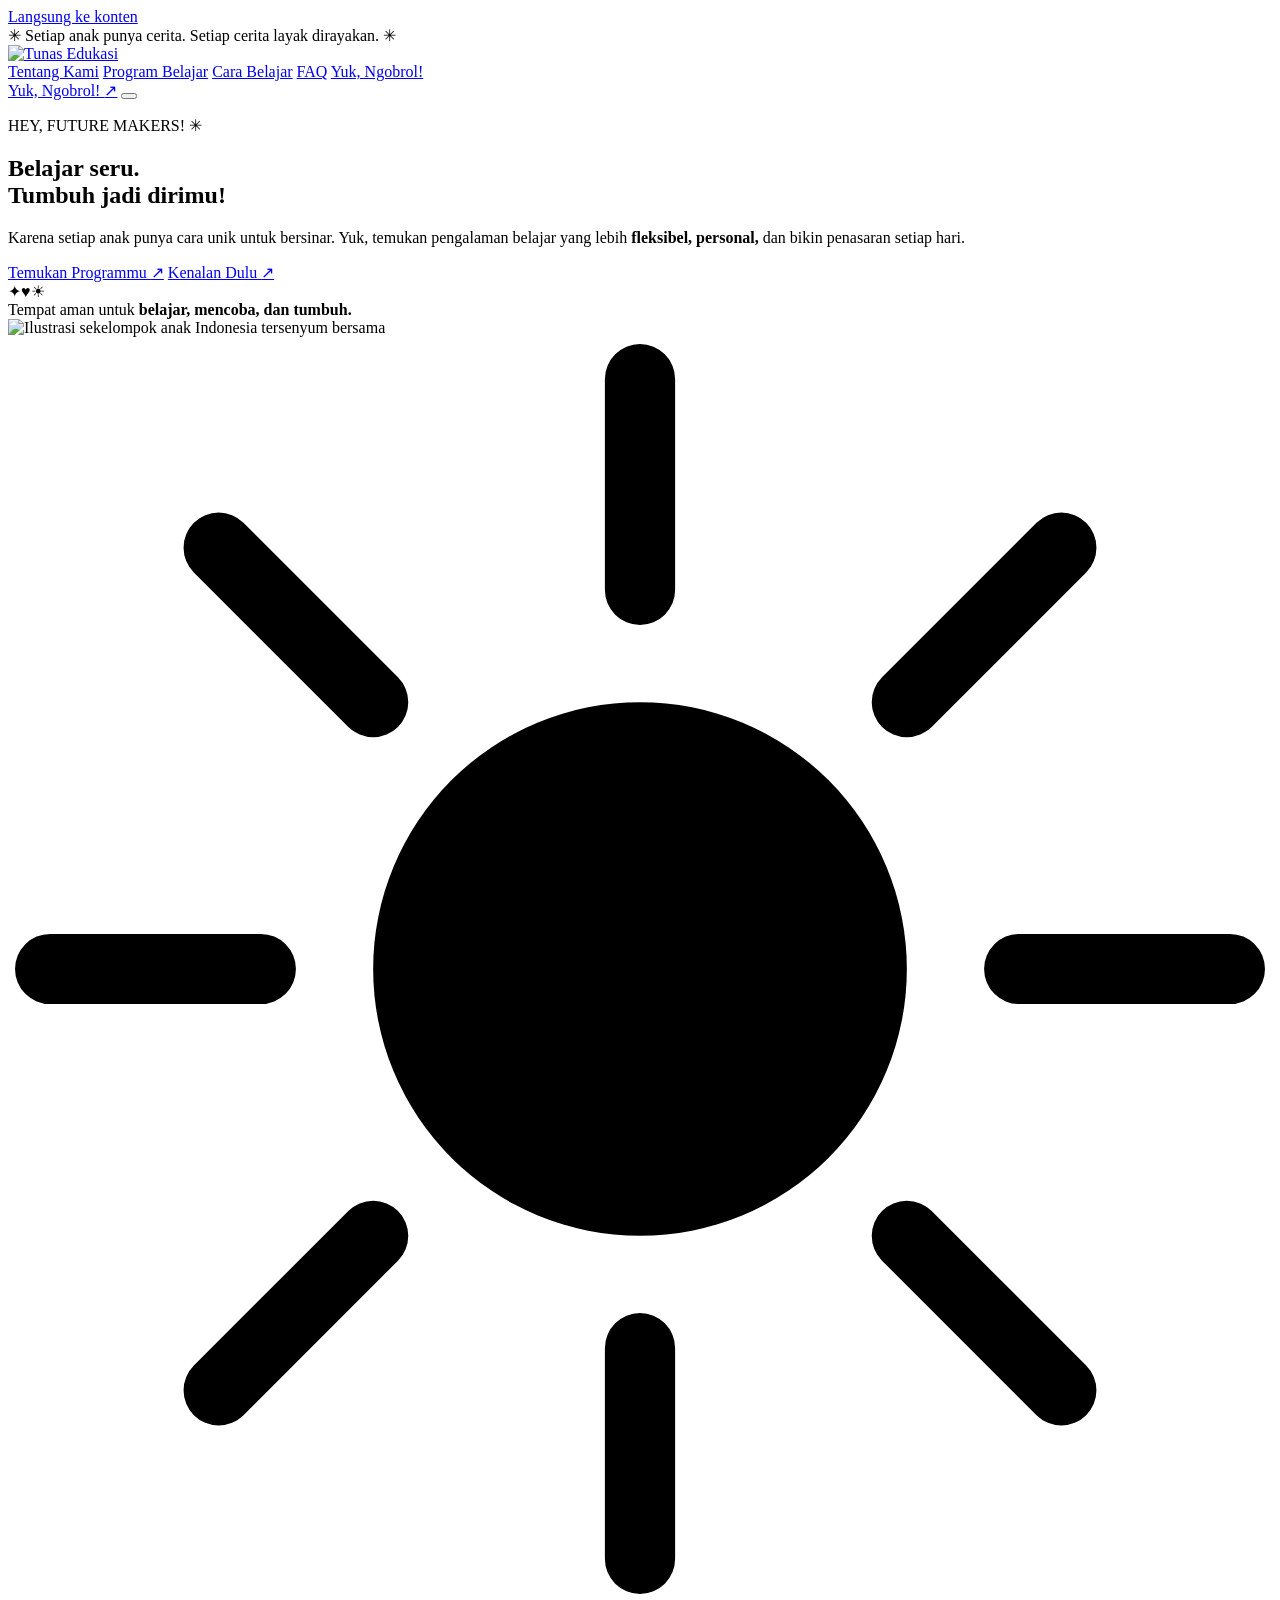
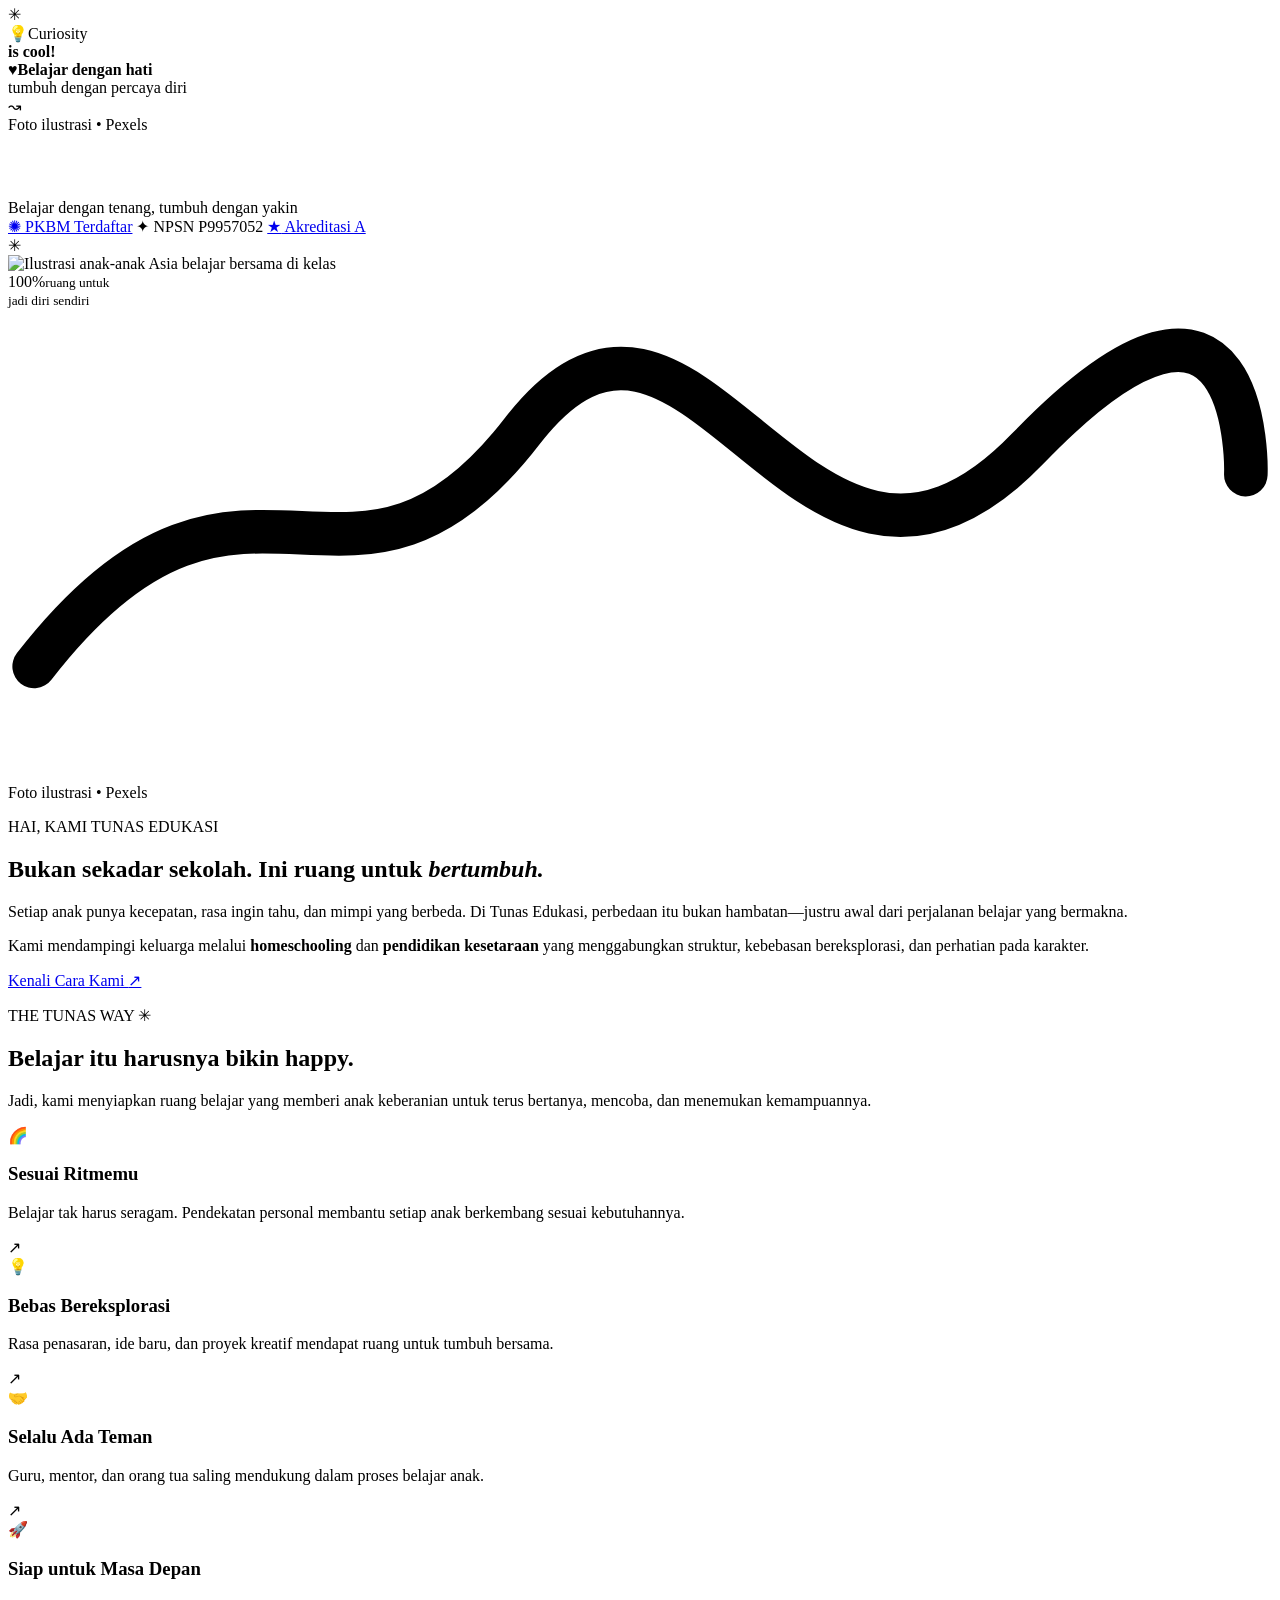
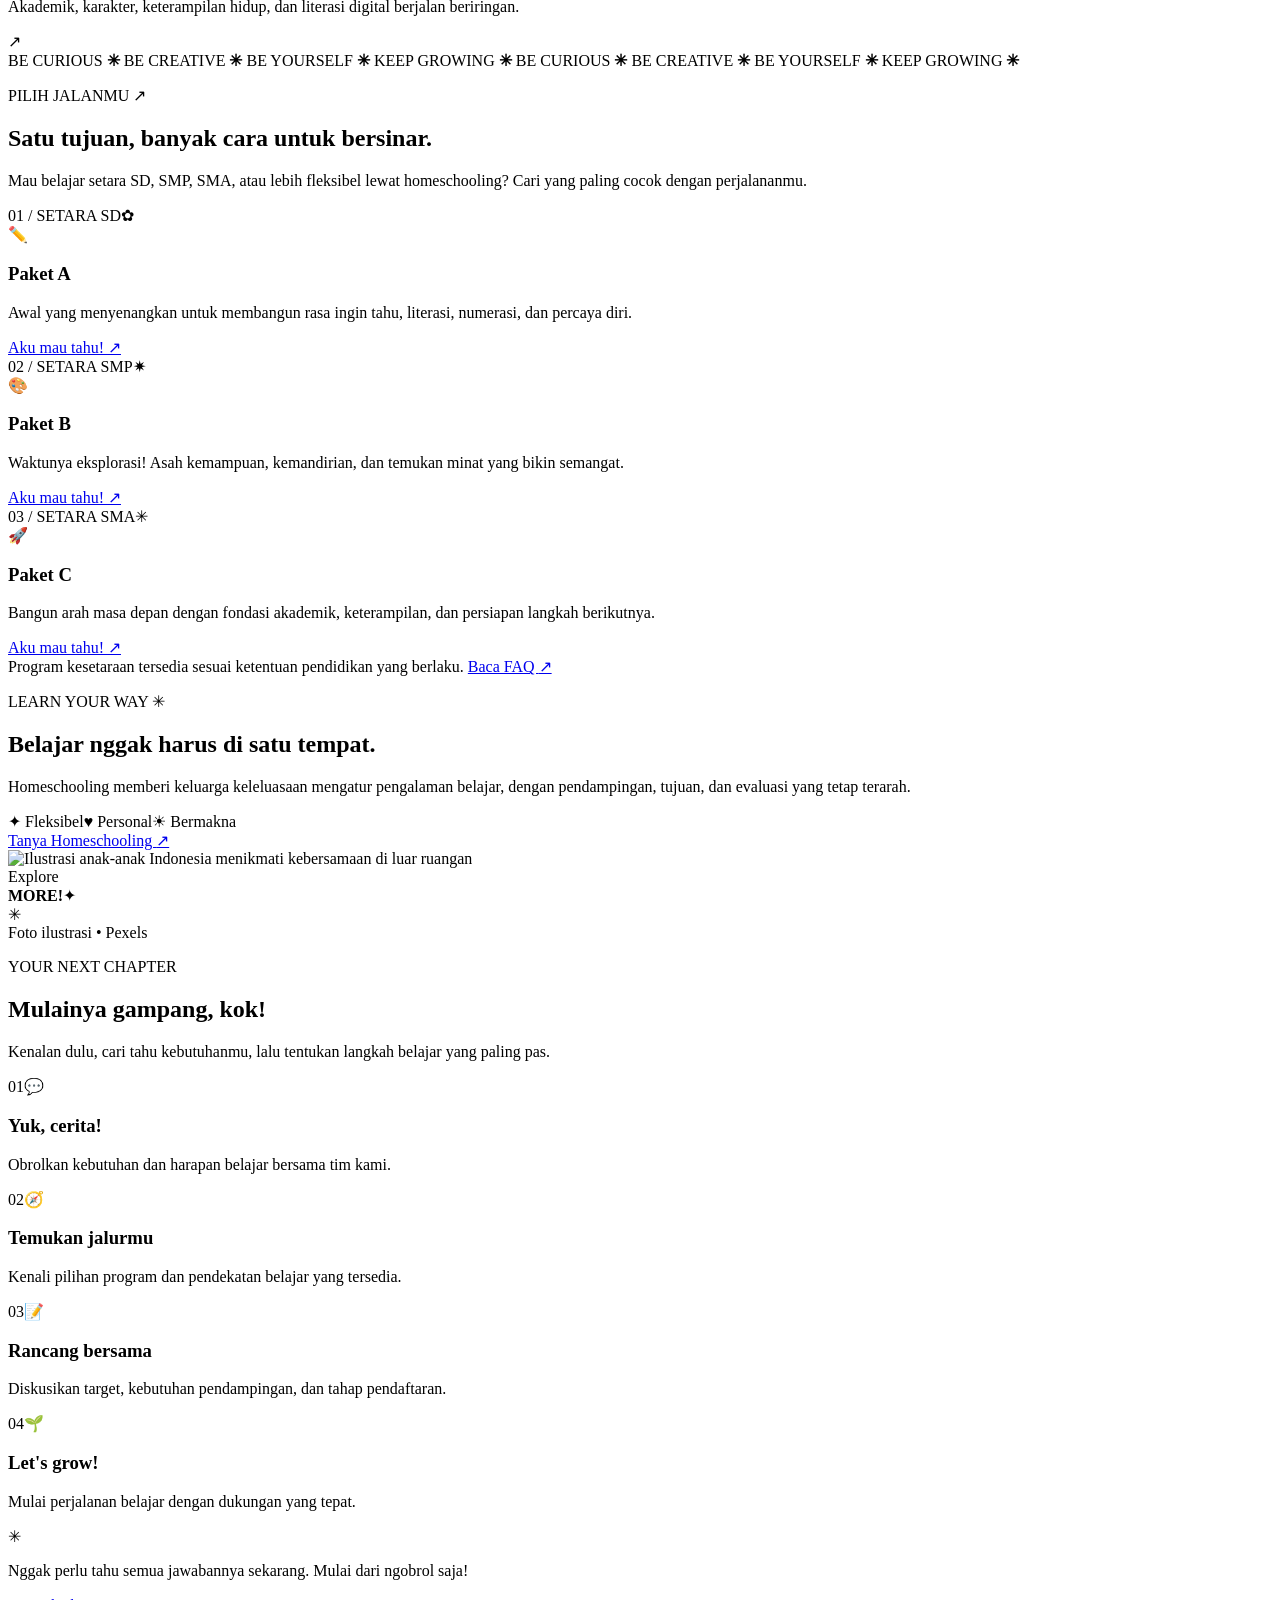
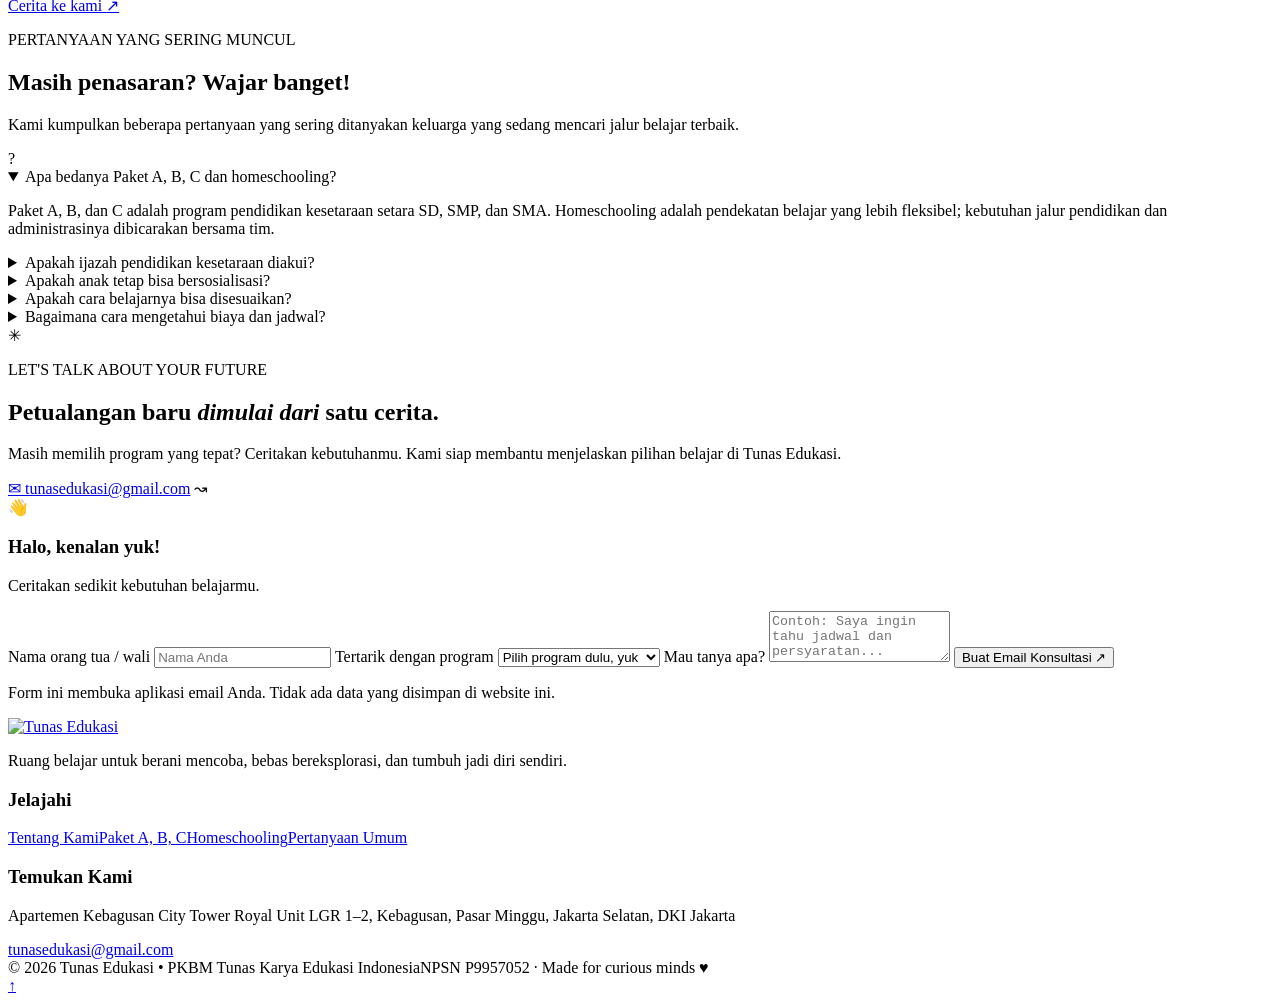
==== index.html @ 7ca3f5e3 "feat: build joyful Tunas Edukasi home page with programs and enrollment inquiry" ====
<!doctype html>
<html lang="id">
<head>
  <meta charset="utf-8">
  <meta name="viewport" content="width=device-width, initial-scale=1">
  <meta name="theme-color" content="#0072b2">
  <meta name="description" content="Tunas Edukasi adalah PKBM berakreditasi A dengan program Homeschooling dan Pendidikan Kesetaraan Paket A, B, C. Belajar fleksibel, personal, kreatif, dan penuh makna.">
  <meta name="robots" content="index, follow, max-image-preview:large">
  <link rel="canonical" href="https://tunasedukasi.sch.id/">
  <link rel="icon" href="assets/favicon.svg" type="image/svg+xml">
  <link rel="preconnect" href="https://fonts.googleapis.com">
  <link rel="preconnect" href="https://fonts.gstatic.com" crossorigin>
  <link rel="preconnect" href="https://images.pexels.com">
  <link href="https://fonts.googleapis.com/css2?family=DM+Sans:wght@400;500;600;700;800&family=Nunito:wght@400;500;600;700;800;900&display=swap" rel="stylesheet">
  <link rel="stylesheet" href="assets/styles.css">
  <meta property="og:type" content="website">
  <meta property="og:locale" content="id_ID">
  <meta property="og:title" content="Tunas Edukasi — Belajar Seru, Tumbuh Jadi Dirimu">
  <meta property="og:description" content="Temukan ruang belajar yang sesuai ritmemu. Homeschooling dan pendidikan kesetaraan Paket A, B, C.">
  <meta property="og:url" content="https://tunasedukasi.sch.id/">
  <title>Tunas Edukasi — Belajar Seru, Tumbuh Jadi Dirimu</title>
  <script type="application/ld+json">
  {"@context":"https://schema.org","@type":"EducationalOrganization","name":"PKBM Tunas Karya Edukasi Indonesia","alternateName":"Tunas Edukasi","url":"https://tunasedukasi.sch.id/","email":"tunasedukasi@gmail.com","identifier":{"@type":"PropertyValue","propertyID":"NPSN","value":"P9957052"},"address":{"@type":"PostalAddress","streetAddress":"Apartemen Kebagusan City Tower Royal Unit LGR 1-2","addressLocality":"Kebagusan, Pasar Minggu, Jakarta Selatan","addressRegion":"DKI Jakarta","addressCountry":"ID"},"hasOfferCatalog":{"@type":"OfferCatalog","name":"Program Pendidikan","itemListElement":[{"@type":"OfferCatalog","name":"Pendidikan Kesetaraan Paket A"},{"@type":"OfferCatalog","name":"Pendidikan Kesetaraan Paket B"},{"@type":"OfferCatalog","name":"Pendidikan Kesetaraan Paket C"},{"@type":"OfferCatalog","name":"Homeschooling"}]}}
  </script>
</head>
<body>
<a class="skip-link" href="#konten">Langsung ke konten</a>
<div class="announcement"><span class="announcement-star" aria-hidden="true">✳</span> Setiap anak punya cerita. Setiap cerita layak dirayakan. <span class="announcement-star" aria-hidden="true">✳</span></div>
<header class="site-header" id="atas">
  <div class="container nav-shell">
    <a href="#atas" class="brand" aria-label="Tunas Edukasi, kembali ke beranda">
      <img src="assets/logo.svg" width="218" height="54" alt="Tunas Edukasi">
    </a>
    <nav class="main-nav" id="main-nav" aria-label="Navigasi utama">
      <a href="#tentang">Tentang Kami</a>
      <a href="#program">Program Belajar</a>
      <a href="#pengalaman">Cara Belajar</a>
      <a href="#faq">FAQ</a>
      <a class="nav-contact mobile-only" href="#konsultasi">Yuk, Ngobrol!</a>
    </nav>
    <a class="button button-small button-primary nav-cta" href="#konsultasi">Yuk, Ngobrol! <span aria-hidden="true">↗</span></a>
    <button class="menu-toggle" id="menu-toggle" type="button" aria-label="Buka menu" aria-controls="main-nav" aria-expanded="false">
      <span></span><span></span><span></span>
    </button>
  </div>
</header>

<main id="konten">
  <section class="hero">
    <div class="hero-bubble hero-bubble-one" aria-hidden="true"></div>
    <div class="hero-bubble hero-bubble-two" aria-hidden="true"></div>
    <div class="container hero-grid">
      <div class="hero-copy">
        <p class="eyebrow"><span class="eyebrow-dot"></span> HEY, FUTURE MAKERS! <span class="scribble-star" aria-hidden="true">✳</span></p>
        <h1>Belajar seru.<br>Tumbuh jadi <span class="marker marker-berry">dirimu!</span></h1>
        <p class="hero-description">Karena setiap anak punya cara unik untuk bersinar. Yuk, temukan pengalaman belajar yang lebih <strong>fleksibel, personal,</strong> dan bikin penasaran setiap hari.</p>
        <div class="hero-actions">
          <a href="#program" class="button button-primary button-lg">Temukan Programmu <span class="button-arrow" aria-hidden="true">↗</span></a>
          <a href="#tentang" class="text-link">Kenalan Dulu <span aria-hidden="true">↗</span></a>
        </div>
        <div class="hero-trust">
          <div class="trust-icons" aria-hidden="true"><span>✦</span><span>♥</span><span>☀</span></div>
          <span>Tempat aman untuk <strong>belajar, mencoba, dan tumbuh.</strong></span>
        </div>
      </div>
      <div class="hero-art" aria-label="Ilustrasi semangat belajar anak-anak">
        <div class="hero-blob"></div>
        <div class="hero-image-wrap">
          <img class="hero-image" src="https://images.pexels.com/photos/5849168/pexels-photo-5849168.jpeg?auto=compress&amp;cs=tinysrgb&amp;w=1200" alt="Ilustrasi sekelompok anak Indonesia tersenyum bersama" fetchpriority="high" decoding="async">
        </div>
        <div class="orbit orbit-sun" aria-hidden="true"><svg viewBox="0 0 90 90"><path d="M45 3v15M45 72v15M3 45h15M72 45h15M15 15l11 11M64 64l11 11M75 15 64 26M26 64 15 75" fill="none" stroke="currentColor" stroke-width="5" stroke-linecap="round"/><circle cx="45" cy="45" r="19" fill="currentColor"/></svg></div>
        <div class="orbit orbit-star" aria-hidden="true">✳</div>
        <div class="float-note float-note-top"><span class="float-icon" aria-hidden="true">💡</span><span>Curiosity<br><strong>is cool!</strong></span></div>
        <div class="float-note float-note-bottom"><span class="float-heart" aria-hidden="true">♥</span><span><strong>Belajar dengan hati</strong><br>tumbuh dengan percaya diri</span></div>
        <div class="doodle-arrow" aria-hidden="true">↝</div>
        <span class="photo-credit">Foto ilustrasi • Pexels</span>
      </div>
    </div>
    <div class="hero-wave" aria-hidden="true"><svg viewBox="0 0 1440 70" preserveAspectRatio="none"><path d="M0,22 C280,85 630,-18 890,28 C1160,75 1325,7 1440,30 L1440,70 L0,70 Z" fill="#fff"/></svg></div>
  </section>

  <div class="trust-band">
    <div class="container trust-band-inner">
      <span class="trust-band-kicker">Belajar dengan tenang, tumbuh dengan yakin</span>
      <div class="trust-band-items">
        <a href="https://referensi.data.kemendikdasmen.go.id/pendidikan/npsn/P9957052" target="_blank" rel="noopener noreferrer"><span aria-hidden="true">✺</span> PKBM Terdaftar</a>
        <span class="trust-separator" aria-hidden="true"></span>
        <span><span aria-hidden="true">✦</span> NPSN P9957052</span>
        <span class="trust-separator" aria-hidden="true"></span>
        <a href="https://referensi.data.kemendikdasmen.go.id/pendidikan/npsn/P9957052" target="_blank" rel="noopener noreferrer"><span aria-hidden="true">★</span> Akreditasi A</a>
      </div>
    </div>
  </div>

  <section class="about section" id="tentang">
    <div class="container about-grid">
      <div class="about-visual reveal">
        <div class="about-sunburst" aria-hidden="true">✳</div>
        <div class="about-photo">
          <img src="https://images.pexels.com/photos/10638095/pexels-photo-10638095.jpeg?auto=compress&amp;cs=tinysrgb&amp;w=1000" loading="lazy" decoding="async" alt="Ilustrasi anak-anak Asia belajar bersama di kelas">
        </div>
        <div class="about-sticker"><span>100%</span><small>ruang untuk<br>jadi diri sendiri</small></div>
        <div class="about-squiggle" aria-hidden="true"><svg viewBox="0 0 145 54"><path d="M3 41C27 10 39 40 59 14S91 43 117 16s25 3 25 3" stroke="currentColor" stroke-width="5" stroke-linecap="round" fill="none"/></svg></div>
        <span class="image-caption">Foto ilustrasi • Pexels</span>
      </div>
      <div class="about-copy reveal">
        <p class="section-kicker"><span class="kicker-line"></span> HAI, KAMI TUNAS EDUKASI</p>
        <h2>Bukan sekadar sekolah. Ini ruang untuk <em>bertumbuh.</em></h2>
        <p>Setiap anak punya kecepatan, rasa ingin tahu, dan mimpi yang berbeda. Di Tunas Edukasi, perbedaan itu bukan hambatan—justru awal dari perjalanan belajar yang bermakna.</p>
        <p>Kami mendampingi keluarga melalui <strong>homeschooling</strong> dan <strong>pendidikan kesetaraan</strong> yang menggabungkan struktur, kebebasan bereksplorasi, dan perhatian pada karakter.</p>
        <a href="#nilai" class="button button-outline">Kenali Cara Kami <span aria-hidden="true">↗</span></a>
      </div>
    </div>
  </section>

  <section class="values section" id="nilai">
    <div class="container">
      <div class="section-heading center reveal">
        <p class="section-kicker centered">THE TUNAS WAY <span aria-hidden="true">✳</span></p>
        <h2>Belajar itu harusnya <span class="marker marker-yellow">bikin happy.</span></h2>
        <p>Jadi, kami menyiapkan ruang belajar yang memberi anak keberanian untuk terus bertanya, mencoba, dan menemukan kemampuannya.</p>
      </div>
      <div class="value-grid">
        <article class="value-card value-blue reveal">
          <div class="value-icon" aria-hidden="true">🌈</div>
          <h3>Sesuai Ritmemu</h3>
          <p>Belajar tak harus seragam. Pendekatan personal membantu setiap anak berkembang sesuai kebutuhannya.</p>
          <span class="value-corner" aria-hidden="true">↗</span>
        </article>
        <article class="value-card value-purple reveal">
          <div class="value-icon" aria-hidden="true">💡</div>
          <h3>Bebas Bereksplorasi</h3>
          <p>Rasa penasaran, ide baru, dan proyek kreatif mendapat ruang untuk tumbuh bersama.</p>
          <span class="value-corner" aria-hidden="true">↗</span>
        </article>
        <article class="value-card value-yellow reveal">
          <div class="value-icon" aria-hidden="true">🤝</div>
          <h3>Selalu Ada Teman</h3>
          <p>Guru, mentor, dan orang tua saling mendukung dalam proses belajar anak.</p>
          <span class="value-corner" aria-hidden="true">↗</span>
        </article>
        <article class="value-card value-mint reveal">
          <div class="value-icon" aria-hidden="true">🚀</div>
          <h3>Siap untuk Masa Depan</h3>
          <p>Akademik, karakter, keterampilan hidup, dan literasi digital berjalan beriringan.</p>
          <span class="value-corner" aria-hidden="true">↗</span>
        </article>
      </div>
    </div>
  </section>

  <section class="ticker" aria-label="Semangat Tunas Edukasi">
    <div class="ticker-track" aria-hidden="true">
      <span>BE CURIOUS <b>✳</b> BE CREATIVE <b>✳</b> BE YOURSELF <b>✳</b> KEEP GROWING <b>✳</b></span>
      <span>BE CURIOUS <b>✳</b> BE CREATIVE <b>✳</b> BE YOURSELF <b>✳</b> KEEP GROWING <b>✳</b></span>
    </div>
  </section>

  <section class="programs section" id="program">
    <div class="container">
      <div class="section-top reveal">
        <div>
          <p class="section-kicker">PILIH JALANMU <span aria-hidden="true">↗</span></p>
          <h2>Satu tujuan, <span class="marker marker-berry">banyak cara</span> untuk bersinar.</h2>
        </div>
        <p>Mau belajar setara SD, SMP, SMA, atau lebih fleksibel lewat homeschooling? Cari yang paling cocok dengan perjalananmu.</p>
      </div>
      <div class="program-grid">
        <article class="program-card program-a reveal">
          <div class="program-card-top"><span class="program-level">01 / SETARA SD</span><span class="program-symbol" aria-hidden="true">✿</span></div>
          <div class="program-art art-a" aria-hidden="true"><span>✏️</span><i></i></div>
          <h3>Paket A</h3>
          <p>Awal yang menyenangkan untuk membangun rasa ingin tahu, literasi, numerasi, dan percaya diri.</p>
          <a href="#konsultasi" data-program="Paket A" class="program-link">Aku mau tahu! <span aria-hidden="true">↗</span></a>
        </article>
        <article class="program-card program-b reveal">
          <div class="program-card-top"><span class="program-level">02 / SETARA SMP</span><span class="program-symbol" aria-hidden="true">✷</span></div>
          <div class="program-art art-b" aria-hidden="true"><span>🎨</span><i></i></div>
          <h3>Paket B</h3>
          <p>Waktunya eksplorasi! Asah kemampuan, kemandirian, dan temukan minat yang bikin semangat.</p>
          <a href="#konsultasi" data-program="Paket B" class="program-link">Aku mau tahu! <span aria-hidden="true">↗</span></a>
        </article>
        <article class="program-card program-c reveal">
          <div class="program-card-top"><span class="program-level">03 / SETARA SMA</span><span class="program-symbol" aria-hidden="true">✳</span></div>
          <div class="program-art art-c" aria-hidden="true"><span>🚀</span><i></i></div>
          <h3>Paket C</h3>
          <p>Bangun arah masa depan dengan fondasi akademik, keterampilan, dan persiapan langkah berikutnya.</p>
          <a href="#konsultasi" data-program="Paket C" class="program-link">Aku mau tahu! <span aria-hidden="true">↗</span></a>
        </article>
      </div>
      <div class="program-footnote">Program kesetaraan tersedia sesuai ketentuan pendidikan yang berlaku. <a href="#faq">Baca FAQ <span aria-hidden="true">↗</span></a></div>
    </div>
  </section>

  <section class="homeschool section" id="pengalaman">
    <div class="container homeschool-grid">
      <div class="homeschool-copy reveal">
        <p class="section-kicker kicker-light">LEARN YOUR WAY <span aria-hidden="true">✳</span></p>
        <h2>Belajar nggak harus <span>di satu tempat.</span></h2>
        <p>Homeschooling memberi keluarga keleluasaan mengatur pengalaman belajar, dengan pendampingan, tujuan, dan evaluasi yang tetap terarah.</p>
        <div class="homeschool-chips">
          <span>✦ Fleksibel</span><span>♥ Personal</span><span>☀ Bermakna</span>
        </div>
        <a href="#konsultasi" data-program="Homeschooling" class="button button-white">Tanya Homeschooling <span aria-hidden="true">↗</span></a>
      </div>
      <div class="homeschool-media reveal">
        <div class="homeschool-photo">
          <img src="https://images.pexels.com/photos/32293277/pexels-photo-32293277.jpeg?auto=compress&amp;cs=tinysrgb&amp;w=1000" loading="lazy" decoding="async" alt="Ilustrasi anak-anak Indonesia menikmati kebersamaan di luar ruangan">
        </div>
        <div class="media-sticker">Explore<br><strong>MORE!</strong><span aria-hidden="true">✦</span></div>
        <div class="homeschool-sun" aria-hidden="true">✳</div>
        <span class="media-credit">Foto ilustrasi • Pexels</span>
      </div>
    </div>
  </section>

  <section class="journey section" id="alur">
    <div class="container">
      <div class="section-heading center reveal">
        <p class="section-kicker centered">YOUR NEXT CHAPTER</p>
        <h2>Mulainya <span class="marker marker-yellow">gampang, kok!</span></h2>
        <p>Kenalan dulu, cari tahu kebutuhanmu, lalu tentukan langkah belajar yang paling pas.</p>
      </div>
      <div class="journey-grid">
        <div class="journey-step reveal"><span class="step-number">01</span><span class="step-icon" aria-hidden="true">💬</span><h3>Yuk, cerita!</h3><p>Obrolkan kebutuhan dan harapan belajar bersama tim kami.</p></div>
        <div class="journey-step reveal"><span class="step-number">02</span><span class="step-icon" aria-hidden="true">🧭</span><h3>Temukan jalurmu</h3><p>Kenali pilihan program dan pendekatan belajar yang tersedia.</p></div>
        <div class="journey-step reveal"><span class="step-number">03</span><span class="step-icon" aria-hidden="true">📝</span><h3>Rancang bersama</h3><p>Diskusikan target, kebutuhan pendampingan, dan tahap pendaftaran.</p></div>
        <div class="journey-step reveal"><span class="step-number">04</span><span class="step-icon" aria-hidden="true">🌱</span><h3>Let's grow!</h3><p>Mulai perjalanan belajar dengan dukungan yang tepat.</p></div>
      </div>
      <div class="journey-cta reveal"><span aria-hidden="true">✳</span><p>Nggak perlu tahu semua jawabannya sekarang. Mulai dari ngobrol saja!</p><a href="#konsultasi" class="text-link">Cerita ke kami <span aria-hidden="true">↗</span></a></div>
    </div>
  </section>

  <section class="faq section" id="faq">
    <div class="container faq-grid">
      <div class="faq-intro reveal">
        <p class="section-kicker">PERTANYAAN YANG SERING MUNCUL</p>
        <h2>Masih penasaran? <span class="marker marker-berry">Wajar banget!</span></h2>
        <p>Kami kumpulkan beberapa pertanyaan yang sering ditanyakan keluarga yang sedang mencari jalur belajar terbaik.</p>
        <div class="faq-doodle" aria-hidden="true">?</div>
      </div>
      <div class="faq-list reveal">
        <details open><summary>Apa bedanya Paket A, B, C dan homeschooling?<span class="faq-plus" aria-hidden="true"></span></summary><p>Paket A, B, dan C adalah program pendidikan kesetaraan setara SD, SMP, dan SMA. Homeschooling adalah pendekatan belajar yang lebih fleksibel; kebutuhan jalur pendidikan dan administrasinya dibicarakan bersama tim.</p></details>
        <details><summary>Apakah ijazah pendidikan kesetaraan diakui?<span class="faq-plus" aria-hidden="true"></span></summary><p>Ijazah pendidikan kesetaraan yang diterbitkan sesuai ketentuan pemerintah diakui sebagai ijazah setara jenjang terkait. Persyaratan lanjutan tiap sekolah, kampus, atau institusi dapat berbeda.</p></details>
        <details><summary>Apakah anak tetap bisa bersosialisasi?<span class="faq-plus" aria-hidden="true"></span></summary><p>Interaksi sosial tetap menjadi perhatian. Bentuk kegiatan bersama, proyek, dan pendampingan disesuaikan dengan penyelenggaraan program yang dipilih.</p></details>
        <details><summary>Apakah cara belajarnya bisa disesuaikan?<span class="faq-plus" aria-hidden="true"></span></summary><p>Tim Tunas Edukasi dapat mendiskusikan kebutuhan dan ritme belajar anak bersama keluarga agar pendekatan yang dipilih realistis dan terarah.</p></details>
        <details><summary>Bagaimana cara mengetahui biaya dan jadwal?<span class="faq-plus" aria-hidden="true"></span></summary><p>Silakan hubungi tim Tunas Edukasi melalui formulir konsultasi di bawah untuk mendapatkan informasi biaya, jadwal, dan persyaratan terbaru sesuai program.</p></details>
      </div>
    </div>
  </section>

  <section class="contact section" id="konsultasi">
    <div class="container contact-shell">
      <div class="contact-copy reveal">
        <span class="contact-spark" aria-hidden="true">✳</span>
        <p class="section-kicker kicker-light">LET'S TALK ABOUT YOUR FUTURE</p>
        <h2>Petualangan baru <em>dimulai dari</em> <span>satu cerita.</span></h2>
        <p>Masih memilih program yang tepat? Ceritakan kebutuhanmu. Kami siap membantu menjelaskan pilihan belajar di Tunas Edukasi.</p>
        <a class="contact-email" href="mailto:tunasedukasi@gmail.com">✉ tunasedukasi@gmail.com</a>
        <span class="contact-loop" aria-hidden="true">↝</span>
      </div>
      <div class="contact-form-wrap reveal">
        <div class="form-head"><span class="form-emoji" aria-hidden="true">👋</span><div><h3>Halo, kenalan yuk!</h3><p>Ceritakan sedikit kebutuhan belajarmu.</p></div></div>
        <form id="inquiry-form">
          <label for="parent-name">Nama orang tua / wali</label>
          <input id="parent-name" name="parentName" type="text" autocomplete="name" placeholder="Nama Anda" maxlength="100" required>
          <label for="program-choice">Tertarik dengan program</label>
          <select id="program-choice" name="program" required>
            <option value="" selected disabled>Pilih program dulu, yuk</option>
            <option value="Paket A">Paket A — Setara SD</option>
            <option value="Paket B">Paket B — Setara SMP</option>
            <option value="Paket C">Paket C — Setara SMA</option>
            <option value="Homeschooling">Homeschooling</option>
            <option value="Belum menentukan">Masih ingin konsultasi</option>
          </select>
          <label for="inquiry-message">Mau tanya apa?</label>
          <textarea id="inquiry-message" name="message" rows="3" maxlength="1200" required placeholder="Contoh: Saya ingin tahu jadwal dan persyaratan..."></textarea>
          <button type="submit" class="button button-primary button-form">Buat Email Konsultasi <span aria-hidden="true">↗</span></button>
          <p class="form-note" id="form-note">Form ini membuka aplikasi email Anda. Tidak ada data yang disimpan di website ini.</p>
        </form>
      </div>
    </div>
  </section>
</main>

<footer class="footer">
  <div class="container footer-top">
    <div class="footer-brand">
      <a href="#atas" aria-label="Kembali ke atas"><img src="assets/logo.svg" width="232" height="58" alt="Tunas Edukasi"></a>
      <p>Ruang belajar untuk berani mencoba, bebas bereksplorasi, dan tumbuh jadi diri sendiri.</p>
    </div>
    <div class="footer-links"><h3>Jelajahi</h3><a href="#tentang">Tentang Kami</a><a href="#program">Paket A, B, C</a><a href="#pengalaman">Homeschooling</a><a href="#faq">Pertanyaan Umum</a></div>
    <div class="footer-contact"><h3>Temukan Kami</h3><p>Apartemen Kebagusan City Tower Royal Unit LGR 1–2, Kebagusan, Pasar Minggu, Jakarta Selatan, DKI Jakarta</p><a href="mailto:tunasedukasi@gmail.com">tunasedukasi@gmail.com</a></div>
  </div>
  <div class="container footer-bottom"><span>© <span id="current-year">2026</span> Tunas Edukasi • PKBM Tunas Karya Edukasi Indonesia</span><span>NPSN P9957052 · Made for curious minds <span aria-hidden="true">♥</span></span></div>
</footer>
<a href="#atas" class="back-top" id="back-top" aria-label="Kembali ke atas">↑</a>
<script src="assets/app.js" defer></script>
</body>
</html>
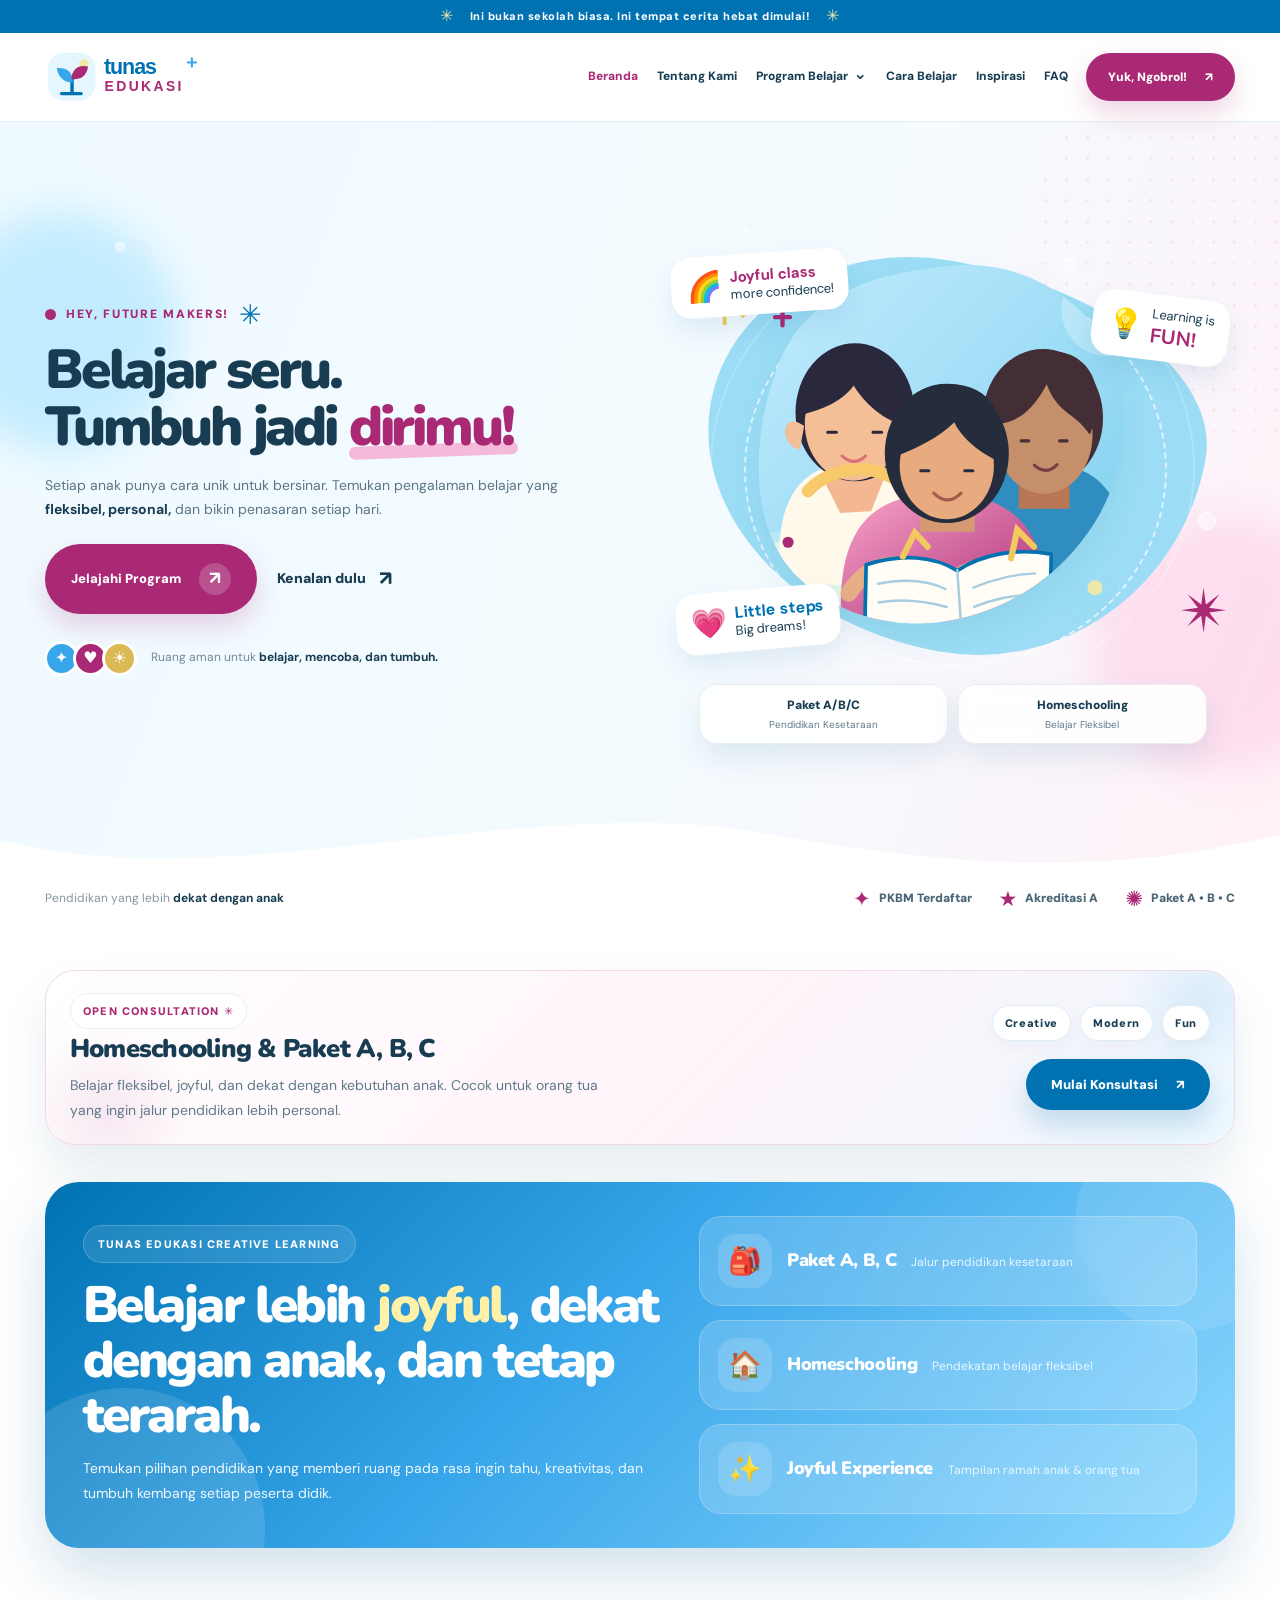
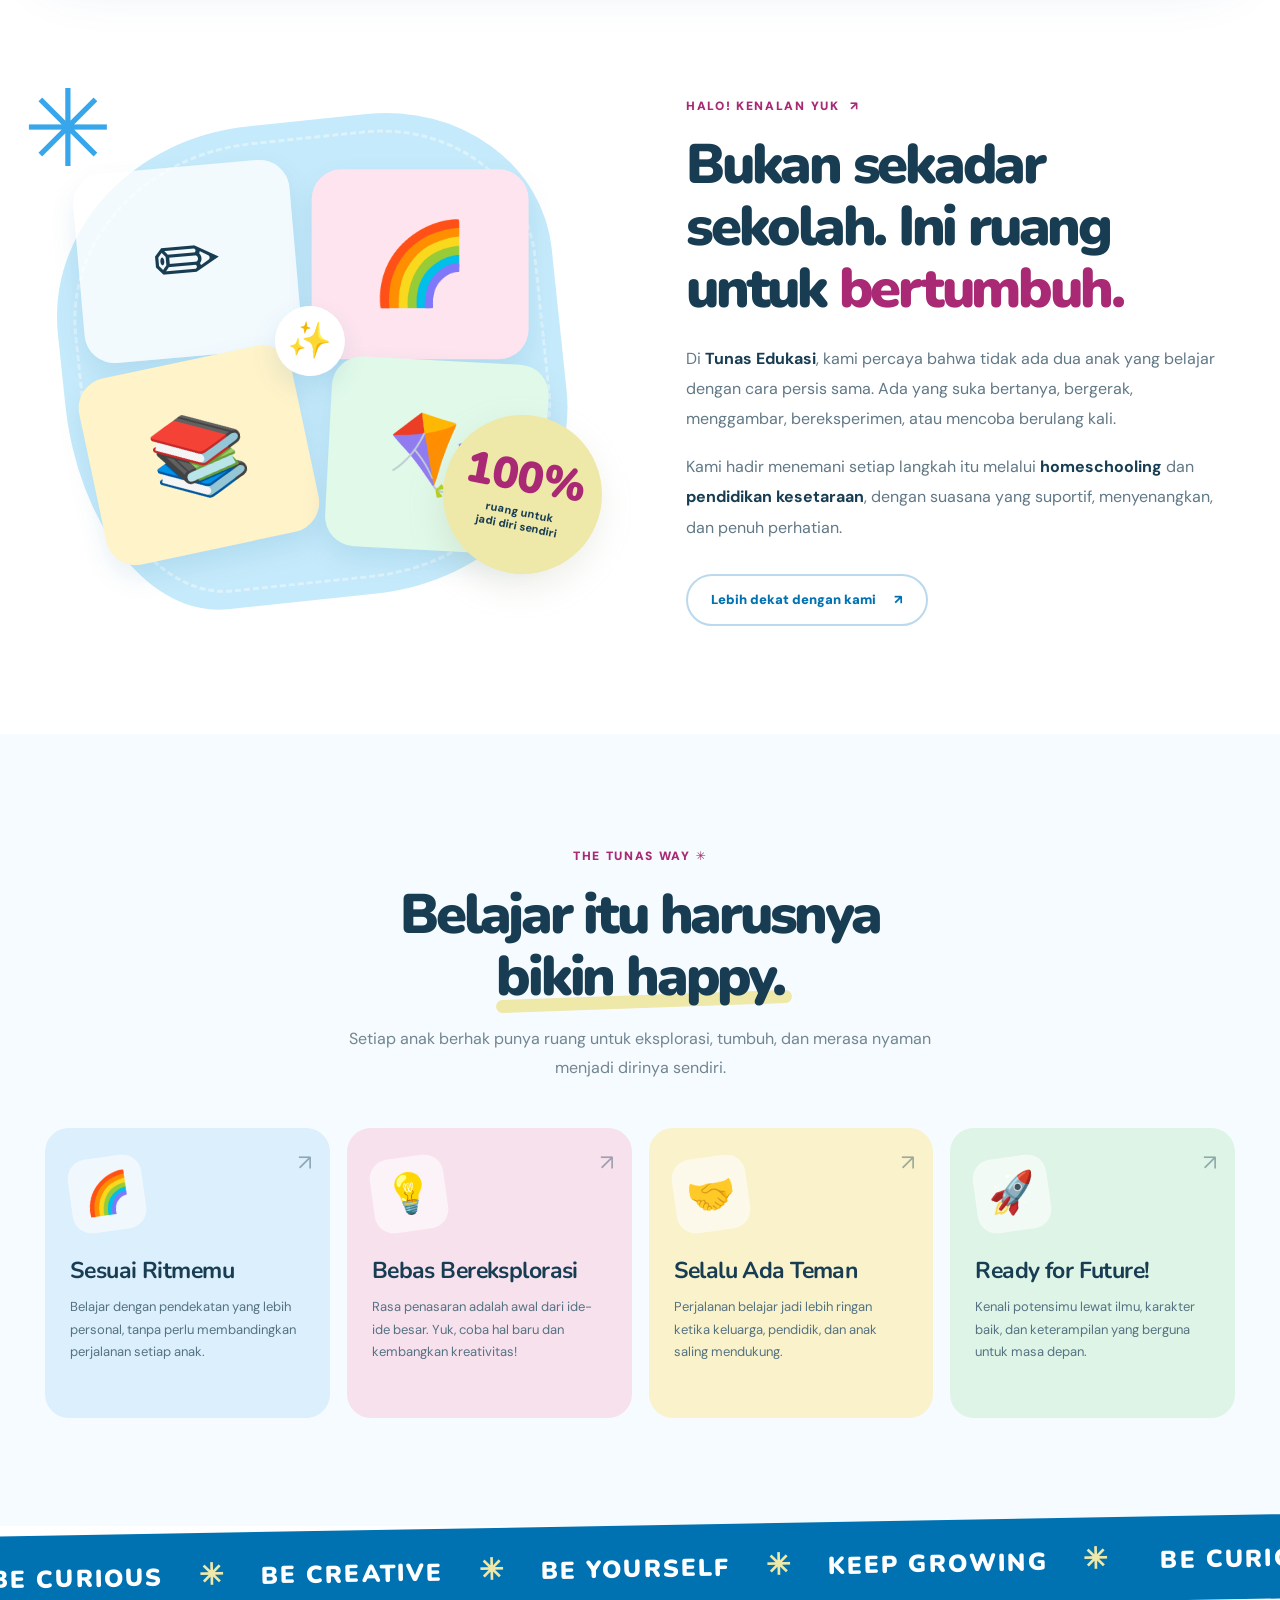
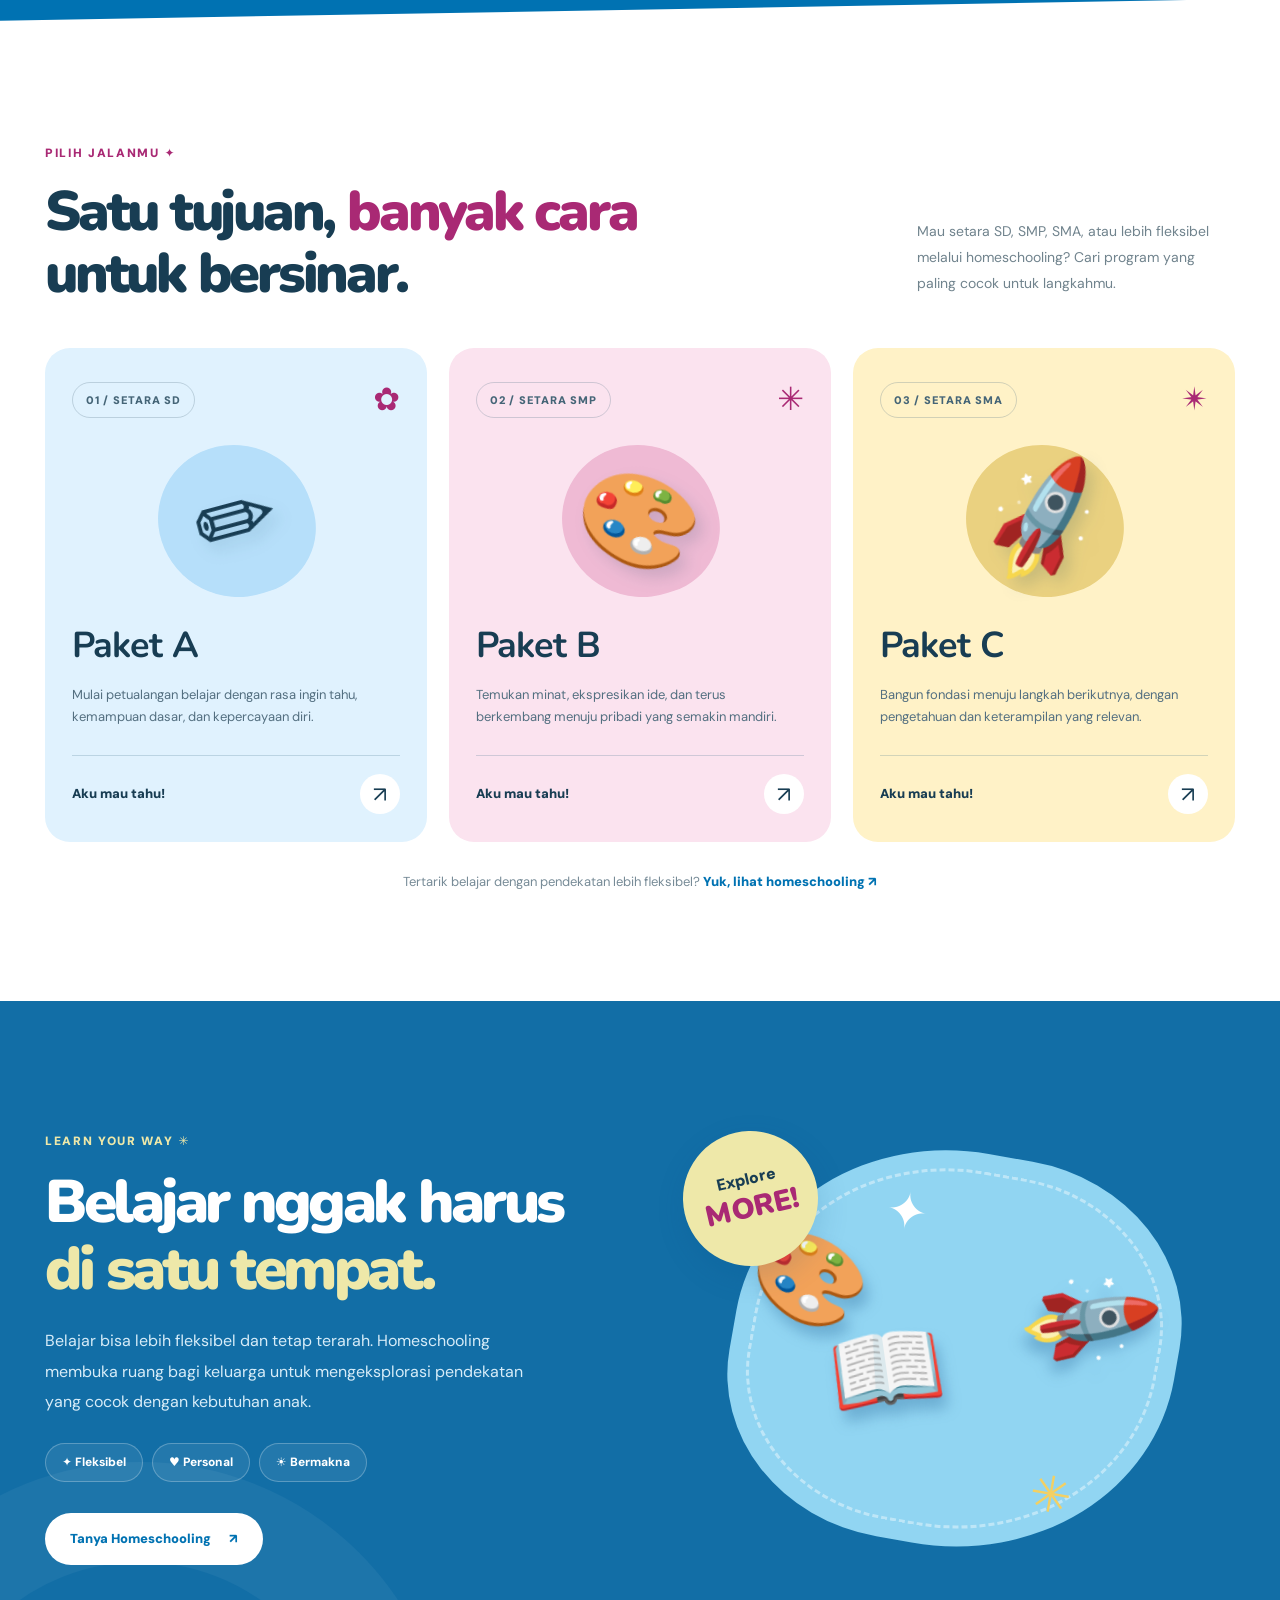
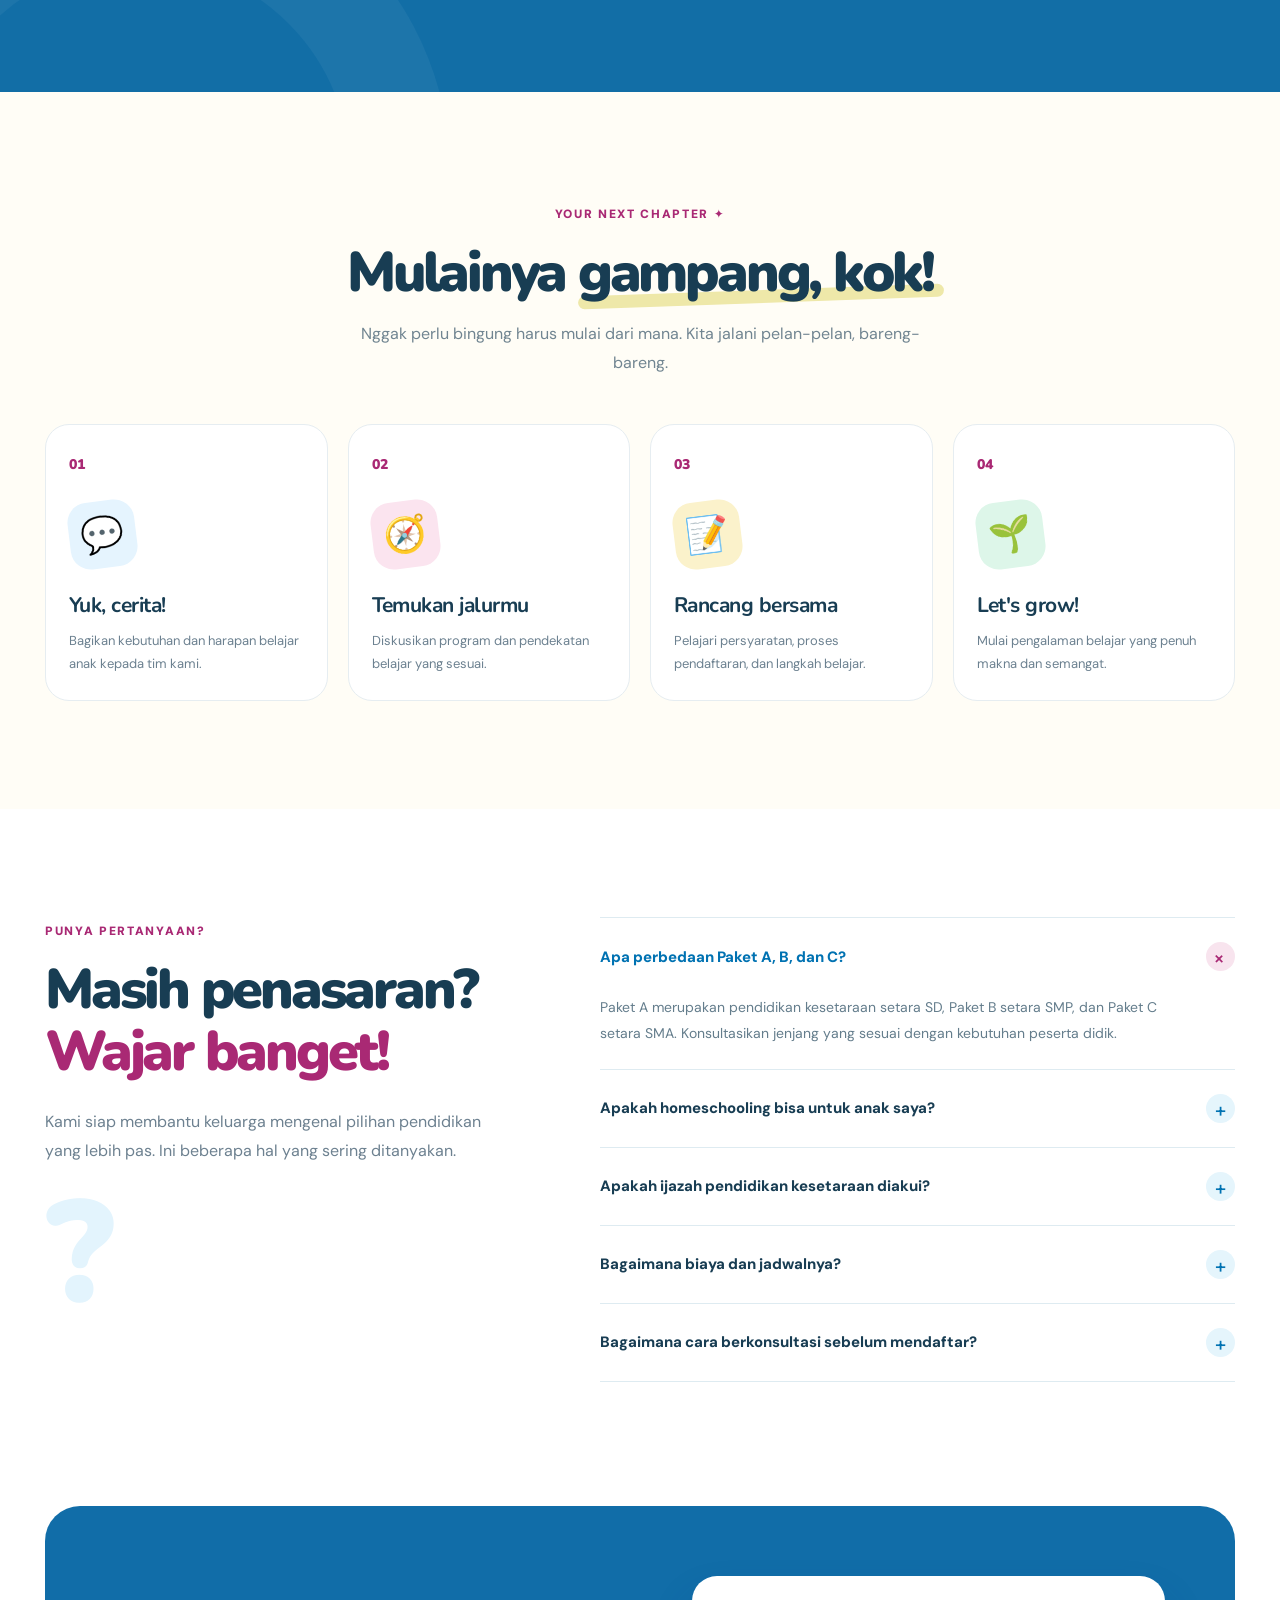
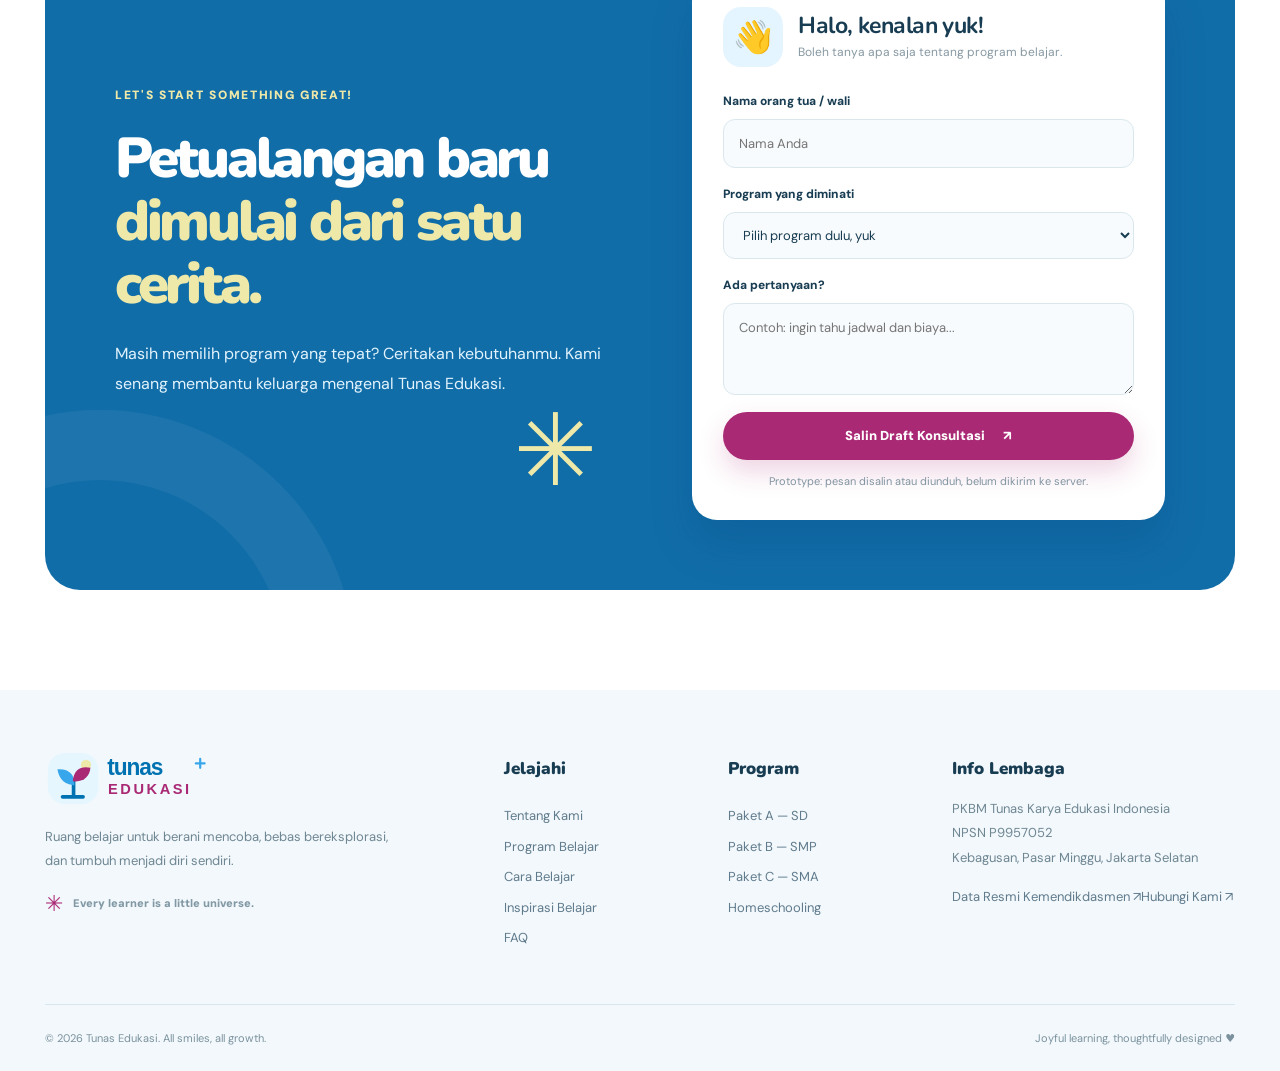
==== commit 0b1dc792: "feat: publish responsive 11-page Tunas Edukasi website with animations" ====
--- a/index.html
+++ b/index.html
@@ -1,300 +1,129 @@
 <!doctype html>
 <html lang="id">
 <head>
-  <meta charset="utf-8">
-  <meta name="viewport" content="width=device-width, initial-scale=1">
-  <meta name="theme-color" content="#0072b2">
-  <meta name="description" content="Tunas Edukasi adalah PKBM berakreditasi A dengan program Homeschooling dan Pendidikan Kesetaraan Paket A, B, C. Belajar fleksibel, personal, kreatif, dan penuh makna.">
-  <meta name="robots" content="index, follow, max-image-preview:large">
-  <link rel="canonical" href="https://tunasedukasi.sch.id/">
-  <link rel="icon" href="assets/favicon.svg" type="image/svg+xml">
-  <link rel="preconnect" href="https://fonts.googleapis.com">
-  <link rel="preconnect" href="https://fonts.gstatic.com" crossorigin>
-  <link rel="preconnect" href="https://images.pexels.com">
-  <link href="https://fonts.googleapis.com/css2?family=DM+Sans:wght@400;500;600;700;800&family=Nunito:wght@400;500;600;700;800;900&display=swap" rel="stylesheet">
-  <link rel="stylesheet" href="assets/styles.css">
-  <meta property="og:type" content="website">
-  <meta property="og:locale" content="id_ID">
-  <meta property="og:title" content="Tunas Edukasi — Belajar Seru, Tumbuh Jadi Dirimu">
-  <meta property="og:description" content="Temukan ruang belajar yang sesuai ritmemu. Homeschooling dan pendidikan kesetaraan Paket A, B, C.">
-  <meta property="og:url" content="https://tunasedukasi.sch.id/">
-  <title>Tunas Edukasi — Belajar Seru, Tumbuh Jadi Dirimu</title>
-  <script type="application/ld+json">
-  {"@context":"https://schema.org","@type":"EducationalOrganization","name":"PKBM Tunas Karya Edukasi Indonesia","alternateName":"Tunas Edukasi","url":"https://tunasedukasi.sch.id/","email":"tunasedukasi@gmail.com","identifier":{"@type":"PropertyValue","propertyID":"NPSN","value":"P9957052"},"address":{"@type":"PostalAddress","streetAddress":"Apartemen Kebagusan City Tower Royal Unit LGR 1-2","addressLocality":"Kebagusan, Pasar Minggu, Jakarta Selatan","addressRegion":"DKI Jakarta","addressCountry":"ID"},"hasOfferCatalog":{"@type":"OfferCatalog","name":"Program Pendidikan","itemListElement":[{"@type":"OfferCatalog","name":"Pendidikan Kesetaraan Paket A"},{"@type":"OfferCatalog","name":"Pendidikan Kesetaraan Paket B"},{"@type":"OfferCatalog","name":"Pendidikan Kesetaraan Paket C"},{"@type":"OfferCatalog","name":"Homeschooling"}]}}
-  </script>
-</head>
+  <meta charset="utf-8" />
+  <meta name="viewport" content="width=device-width, initial-scale=1" />
+  <meta name="theme-color" content="#0072b2" />
+  <meta name="description" content="PKBM Tunas Edukasi menyediakan pendidikan kesetaraan Paket A, B, C dan pendekatan homeschooling. Belajar lebih fleksibel, personal, dan joyful." /><link rel="canonical" href="https://tunasedukasi.sch.id/">
+  <title>Tunas Edukasi — Belajar Seru, Tumbuh Jadi Dirimu!</title>
+  <link rel="icon" type="image/svg+xml" href="assets/favicon.svg" />
+  <link rel="preconnect" href="https://fonts.googleapis.com" />
+  <link rel="preconnect" href="https://fonts.gstatic.com" crossorigin />
+  <link href="https://fonts.googleapis.com/css2?family=DM+Sans:wght@400;500;600;700;800&family=Nunito:wght@400;500;600;700;800;900&display=swap" rel="stylesheet" />
+  
+<link rel="stylesheet" href="assets/style.css" /></head>
 <body>
-<a class="skip-link" href="#konten">Langsung ke konten</a>
-<div class="announcement"><span class="announcement-star" aria-hidden="true">✳</span> Setiap anak punya cerita. Setiap cerita layak dirayakan. <span class="announcement-star" aria-hidden="true">✳</span></div>
-<header class="site-header" id="atas">
-  <div class="container nav-shell">
-    <a href="#atas" class="brand" aria-label="Tunas Edukasi, kembali ke beranda">
-      <img src="assets/logo.svg" width="218" height="54" alt="Tunas Edukasi">
-    </a>
-    <nav class="main-nav" id="main-nav" aria-label="Navigasi utama">
-      <a href="#tentang">Tentang Kami</a>
-      <a href="#program">Program Belajar</a>
-      <a href="#pengalaman">Cara Belajar</a>
-      <a href="#faq">FAQ</a>
-      <a class="nav-contact mobile-only" href="#konsultasi">Yuk, Ngobrol!</a>
-    </nav>
-    <a class="button button-small button-primary nav-cta" href="#konsultasi">Yuk, Ngobrol! <span aria-hidden="true">↗</span></a>
-    <button class="menu-toggle" id="menu-toggle" type="button" aria-label="Buka menu" aria-controls="main-nav" aria-expanded="false">
-      <span></span><span></span><span></span>
-    </button>
-  </div>
-</header>
-
-<main id="konten">
-  <section class="hero">
-    <div class="hero-bubble hero-bubble-one" aria-hidden="true"></div>
-    <div class="hero-bubble hero-bubble-two" aria-hidden="true"></div>
+<a href="#main" class="skip">Langsung ke konten</a>
+<div class="top-banner"><span aria-hidden="true">✳</span> Ini bukan sekolah biasa. Ini tempat cerita hebat dimulai! <span aria-hidden="true">✳</span></div>
+<div class="scroll-progress" id="scroll-progress" aria-hidden="true"></div><header class="header" id="top"><div class="container navbar"><a class="logo" href="index.html" aria-label="Beranda Tunas Edukasi"><img src="assets/logo.svg" alt="Tunas Edukasi" width="197" height="55"></a><nav id="nav" class="nav" aria-label="Navigasi utama"><a href="index.html" aria-current="page">Beranda</a><a href="tentang.html">Tentang Kami</a><div class="nav-drop"><a class="nav-drop-link" href="program.html">Program Belajar<span class="chevron" aria-hidden="true">⌄</span></a><div class="nav-submenu"><a href="paket-a.html">Paket A · Setara SD</a><a href="paket-b.html">Paket B · Setara SMP</a><a href="paket-c.html">Paket C · Setara SMA</a><a href="homeschooling.html">Homeschooling</a></div></div><a href="metode-belajar.html">Cara Belajar</a><a href="inspirasi.html">Inspirasi</a><a href="faq.html">FAQ</a><a class="nav-mobile-cta" href="kontak.html">Konsultasi Program ↗</a></nav><a class="btn btn-pink btn-nav" href="kontak.html">Yuk, Ngobrol! <span aria-hidden="true">↗</span></a><button class="menu-toggle" type="button" id="menu-toggle" aria-expanded="false" aria-controls="nav" aria-label="Buka navigasi"><i></i><i></i><i></i></button></div></header>
+<main id="main">
+  <section class="hero hero-animated" aria-labelledby="hero-title">
+    <div class="hero-dots" aria-hidden="true"></div><div class="hero-glow hero-glow-a" aria-hidden="true"></div><div class="hero-glow hero-glow-b" aria-hidden="true"></div><div class="hero-particles" aria-hidden="true"><span></span><span></span><span></span><span></span><span></span><span></span></div>
     <div class="container hero-grid">
       <div class="hero-copy">
-        <p class="eyebrow"><span class="eyebrow-dot"></span> HEY, FUTURE MAKERS! <span class="scribble-star" aria-hidden="true">✳</span></p>
-        <h1>Belajar seru.<br>Tumbuh jadi <span class="marker marker-berry">dirimu!</span></h1>
-        <p class="hero-description">Karena setiap anak punya cara unik untuk bersinar. Yuk, temukan pengalaman belajar yang lebih <strong>fleksibel, personal,</strong> dan bikin penasaran setiap hari.</p>
-        <div class="hero-actions">
-          <a href="#program" class="button button-primary button-lg">Temukan Programmu <span class="button-arrow" aria-hidden="true">↗</span></a>
-          <a href="#tentang" class="text-link">Kenalan Dulu <span aria-hidden="true">↗</span></a>
+        <div class="eyebrow"><span class="eyebrow-dot"></span> HEY, FUTURE MAKERS! <span class="micro-star">✳</span></div>
+        <h1 id="hero-title">Belajar seru.<br />Tumbuh jadi <span class="pink-underline">dirimu!</span></h1>
+        <p class="hero-lead">Setiap anak punya cara unik untuk bersinar. Temukan pengalaman belajar yang <strong>fleksibel, personal,</strong> dan bikin penasaran setiap hari.</p>
+        <div class="hero-actions"><a class="btn btn-pink btn-large pulse-btn" href="program.html">Jelajahi Program <span class="arrow-circle">↗</span></a><a class="link-text" href="tentang.html">Kenalan dulu <span>↗</span></a></div>
+        <div class="hero-foot"><div class="avatar-cluster" aria-hidden="true"><span>✦</span><span>♥</span><span>☀</span></div><p>Ruang aman untuk <strong>belajar, mencoba, dan tumbuh.</strong></p></div>
+      </div>
+      <div class="hero-visual" id="hero-visual">
+        <div class="hero-visual-bg"></div>
+        <div class="hero-ring hero-ring-a" aria-hidden="true"></div>
+        <div class="hero-ring hero-ring-b" aria-hidden="true"></div>
+        <img src="assets/hero-kids.svg" alt="Ilustrasi tiga anak tersenyum sambil belajar dengan buku" class="hero-illustration" />
+        <div class="floating floating-top"><span class="floating-emoji">💡</span><div>Learning is<br /><strong>FUN!</strong></div></div>
+        <div class="floating floating-middle"><span class="floating-emoji">🌈</span><div><strong>Joyful class</strong><br />more confidence!</div></div>
+        <div class="floating floating-bottom"><span class="floating-emoji">💗</span><div><strong>Little steps</strong><br />Big dreams!</div></div>
+        <div class="hero-stats" aria-label="Keunggulan Tunas Edukasi">
+          <div><strong>Paket A/B/C</strong><span>Pendidikan Kesetaraan</span></div>
+          <div><strong>Homeschooling</strong><span>Belajar Fleksibel</span></div>
         </div>
-        <div class="hero-trust">
-          <div class="trust-icons" aria-hidden="true"><span>✦</span><span>♥</span><span>☀</span></div>
-          <span>Tempat aman untuk <strong>belajar, mencoba, dan tumbuh.</strong></span>
-        </div>
-      </div>
-      <div class="hero-art" aria-label="Ilustrasi semangat belajar anak-anak">
-        <div class="hero-blob"></div>
-        <div class="hero-image-wrap">
-          <img class="hero-image" src="https://images.pexels.com/photos/5849168/pexels-photo-5849168.jpeg?auto=compress&amp;cs=tinysrgb&amp;w=1200" alt="Ilustrasi sekelompok anak Indonesia tersenyum bersama" fetchpriority="high" decoding="async">
-        </div>
-        <div class="orbit orbit-sun" aria-hidden="true"><svg viewBox="0 0 90 90"><path d="M45 3v15M45 72v15M3 45h15M72 45h15M15 15l11 11M64 64l11 11M75 15 64 26M26 64 15 75" fill="none" stroke="currentColor" stroke-width="5" stroke-linecap="round"/><circle cx="45" cy="45" r="19" fill="currentColor"/></svg></div>
-        <div class="orbit orbit-star" aria-hidden="true">✳</div>
-        <div class="float-note float-note-top"><span class="float-icon" aria-hidden="true">💡</span><span>Curiosity<br><strong>is cool!</strong></span></div>
-        <div class="float-note float-note-bottom"><span class="float-heart" aria-hidden="true">♥</span><span><strong>Belajar dengan hati</strong><br>tumbuh dengan percaya diri</span></div>
-        <div class="doodle-arrow" aria-hidden="true">↝</div>
-        <span class="photo-credit">Foto ilustrasi • Pexels</span>
+        <span class="hero-star hero-star-1" aria-hidden="true">✳</span><span class="hero-star hero-star-2" aria-hidden="true">✴</span>
       </div>
     </div>
-    <div class="hero-wave" aria-hidden="true"><svg viewBox="0 0 1440 70" preserveAspectRatio="none"><path d="M0,22 C280,85 630,-18 890,28 C1160,75 1325,7 1440,30 L1440,70 L0,70 Z" fill="#fff"/></svg></div>
+    <svg class="hero-wave" viewBox="0 0 1440 70" preserveAspectRatio="none" aria-hidden="true"><path d="M0 33C259 97 598-20 851 24c252 44 410 45 589 3v43H0Z" fill="#fff"/></svg>
   </section>
-
-  <div class="trust-band">
-    <div class="container trust-band-inner">
-      <span class="trust-band-kicker">Belajar dengan tenang, tumbuh dengan yakin</span>
-      <div class="trust-band-items">
-        <a href="https://referensi.data.kemendikdasmen.go.id/pendidikan/npsn/P9957052" target="_blank" rel="noopener noreferrer"><span aria-hidden="true">✺</span> PKBM Terdaftar</a>
-        <span class="trust-separator" aria-hidden="true"></span>
-        <span><span aria-hidden="true">✦</span> NPSN P9957052</span>
-        <span class="trust-separator" aria-hidden="true"></span>
-        <a href="https://referensi.data.kemendikdasmen.go.id/pendidikan/npsn/P9957052" target="_blank" rel="noopener noreferrer"><span aria-hidden="true">★</span> Akreditasi A</a>
+  <div class="trust-strip"><div class="container trust-row"><div class="trust-intro">Pendidikan yang lebih <strong>dekat dengan anak</strong></div><div class="trust-items"><span><b>✦</b> PKBM Terdaftar</span><span><b>★</b> Akreditasi A</span><span><b>✺</b> Paket A • B • C</span></div></div></div>
+<section class="after-hero-banner" aria-label="Informasi program dan konsultasi">
+  <div class="container">
+        <div class="hero-banner-card reveal">
+          <div class="hero-banner-copy">
+            <span class="hero-badge-label">OPEN CONSULTATION ✳</span>
+            <h3>Homeschooling & Paket A, B, C</h3>
+            <p>Belajar fleksibel, joyful, dan dekat dengan kebutuhan anak. Cocok untuk orang tua yang ingin jalur pendidikan lebih personal.</p>
+          </div>
+          <div class="hero-banner-cta">
+            <div class="banner-stack"><span>Creative</span><span>Modern</span><span>Fun</span></div>
+            <a href="#konsultasi" class="btn btn-blue">Mulai Konsultasi <span>↗</span></a>
+          </div>
+        </div>
+  </div>
+</section>
+  <section class="promo-banner-wrap reveal" aria-label="Banner promosi Tunas Edukasi">
+    <div class="container promo-banner">
+      <div class="promo-copy">
+        <span class="promo-kicker">TUNAS EDUKASI CREATIVE LEARNING</span>
+        <h2>Belajar lebih <span class="text-pink">joyful</span>, dekat dengan anak, dan tetap terarah.</h2>
+        <p>Temukan pilihan pendidikan yang memberi ruang pada rasa ingin tahu, kreativitas, dan tumbuh kembang setiap peserta didik.</p>
       </div>
-    </div>
-  </div>
-
-  <section class="about section" id="tentang">
-    <div class="container about-grid">
-      <div class="about-visual reveal">
-        <div class="about-sunburst" aria-hidden="true">✳</div>
-        <div class="about-photo">
-          <img src="https://images.pexels.com/photos/10638095/pexels-photo-10638095.jpeg?auto=compress&amp;cs=tinysrgb&amp;w=1000" loading="lazy" decoding="async" alt="Ilustrasi anak-anak Asia belajar bersama di kelas">
-        </div>
-        <div class="about-sticker"><span>100%</span><small>ruang untuk<br>jadi diri sendiri</small></div>
-        <div class="about-squiggle" aria-hidden="true"><svg viewBox="0 0 145 54"><path d="M3 41C27 10 39 40 59 14S91 43 117 16s25 3 25 3" stroke="currentColor" stroke-width="5" stroke-linecap="round" fill="none"/></svg></div>
-        <span class="image-caption">Foto ilustrasi • Pexels</span>
-      </div>
-      <div class="about-copy reveal">
-        <p class="section-kicker"><span class="kicker-line"></span> HAI, KAMI TUNAS EDUKASI</p>
-        <h2>Bukan sekadar sekolah. Ini ruang untuk <em>bertumbuh.</em></h2>
-        <p>Setiap anak punya kecepatan, rasa ingin tahu, dan mimpi yang berbeda. Di Tunas Edukasi, perbedaan itu bukan hambatan—justru awal dari perjalanan belajar yang bermakna.</p>
-        <p>Kami mendampingi keluarga melalui <strong>homeschooling</strong> dan <strong>pendidikan kesetaraan</strong> yang menggabungkan struktur, kebebasan bereksplorasi, dan perhatian pada karakter.</p>
-        <a href="#nilai" class="button button-outline">Kenali Cara Kami <span aria-hidden="true">↗</span></a>
+      <div class="promo-highlights">
+        <article><span>🎒</span><strong>Paket A, B, C</strong><small>Jalur pendidikan kesetaraan</small></article>
+        <article><span>🏠</span><strong>Homeschooling</strong><small>Pendekatan belajar fleksibel</small></article>
+        <article><span>✨</span><strong>Joyful Experience</strong><small>Tampilan ramah anak & orang tua</small></article>
       </div>
     </div>
   </section>
-
-  <section class="values section" id="nilai">
-    <div class="container">
-      <div class="section-heading center reveal">
-        <p class="section-kicker centered">THE TUNAS WAY <span aria-hidden="true">✳</span></p>
-        <h2>Belajar itu harusnya <span class="marker marker-yellow">bikin happy.</span></h2>
-        <p>Jadi, kami menyiapkan ruang belajar yang memberi anak keberanian untuk terus bertanya, mencoba, dan menemukan kemampuannya.</p>
-      </div>
-      <div class="value-grid">
-        <article class="value-card value-blue reveal">
-          <div class="value-icon" aria-hidden="true">🌈</div>
-          <h3>Sesuai Ritmemu</h3>
-          <p>Belajar tak harus seragam. Pendekatan personal membantu setiap anak berkembang sesuai kebutuhannya.</p>
-          <span class="value-corner" aria-hidden="true">↗</span>
-        </article>
-        <article class="value-card value-purple reveal">
-          <div class="value-icon" aria-hidden="true">💡</div>
-          <h3>Bebas Bereksplorasi</h3>
-          <p>Rasa penasaran, ide baru, dan proyek kreatif mendapat ruang untuk tumbuh bersama.</p>
-          <span class="value-corner" aria-hidden="true">↗</span>
-        </article>
-        <article class="value-card value-yellow reveal">
-          <div class="value-icon" aria-hidden="true">🤝</div>
-          <h3>Selalu Ada Teman</h3>
-          <p>Guru, mentor, dan orang tua saling mendukung dalam proses belajar anak.</p>
-          <span class="value-corner" aria-hidden="true">↗</span>
-        </article>
-        <article class="value-card value-mint reveal">
-          <div class="value-icon" aria-hidden="true">🚀</div>
-          <h3>Siap untuk Masa Depan</h3>
-          <p>Akademik, karakter, keterampilan hidup, dan literasi digital berjalan beriringan.</p>
-          <span class="value-corner" aria-hidden="true">↗</span>
-        </article>
+  <section class="section about" id="tentang">
+    <div class="container two-col">
+      <div class="about-picture reveal"><div class="big-shape"></div><div class="about-inside"><div class="about-doodle">✏️</div><div class="about-doodle">🌈</div><div class="about-doodle">📚</div><div class="about-doodle">🪁</div><div class="about-doodle">✨</div></div><div class="sticker"><strong>100%</strong><span>ruang untuk<br />jadi diri sendiri</span></div><span class="flower" aria-hidden="true">✳</span></div>
+      <div class="about-text reveal"><span class="kicker">HALO! KENALAN YUK <span aria-hidden="true">↗</span></span><h2>Bukan sekadar sekolah. Ini ruang untuk <span class="text-pink">bertumbuh.</span></h2><p>Di <strong>Tunas Edukasi</strong>, kami percaya bahwa tidak ada dua anak yang belajar dengan cara persis sama. Ada yang suka bertanya, bergerak, menggambar, bereksperimen, atau mencoba berulang kali.</p><p>Kami hadir menemani setiap langkah itu melalui <strong>homeschooling</strong> dan <strong>pendidikan kesetaraan</strong>, dengan suasana yang suportif, menyenangkan, dan penuh perhatian.</p><a href="tentang.html" class="btn btn-outline">Lebih dekat dengan kami <span>↗</span></a></div>
+    </div>
+  </section>
+  <section class="section values" id="kenapa">
+    <div class="container"><div class="heading center reveal"><span class="kicker">THE TUNAS WAY ✳</span><h2>Belajar itu harusnya<br /><span class="yellow-underline">bikin happy.</span></h2><p>Setiap anak berhak punya ruang untuk eksplorasi, tumbuh, dan merasa nyaman menjadi dirinya sendiri.</p></div>
+      <div class="values-grid">
+        <article class="value-card value-sky reveal"><div class="value-emoji">🌈</div><h3>Sesuai Ritmemu</h3><p>Belajar dengan pendekatan yang lebih personal, tanpa perlu membandingkan perjalanan setiap anak.</p><span class="corner">↗</span></article>
+        <article class="value-card value-pink reveal"><div class="value-emoji">💡</div><h3>Bebas Bereksplorasi</h3><p>Rasa penasaran adalah awal dari ide-ide besar. Yuk, coba hal baru dan kembangkan kreativitas!</p><span class="corner">↗</span></article>
+        <article class="value-card value-yellow reveal"><div class="value-emoji">🤝</div><h3>Selalu Ada Teman</h3><p>Perjalanan belajar jadi lebih ringan ketika keluarga, pendidik, dan anak saling mendukung.</p><span class="corner">↗</span></article>
+        <article class="value-card value-green reveal"><div class="value-emoji">🚀</div><h3>Ready for Future!</h3><p>Kenali potensimu lewat ilmu, karakter baik, dan keterampilan yang berguna untuk masa depan.</p><span class="corner">↗</span></article>
       </div>
     </div>
   </section>
-
-  <section class="ticker" aria-label="Semangat Tunas Edukasi">
-    <div class="ticker-track" aria-hidden="true">
-      <span>BE CURIOUS <b>✳</b> BE CREATIVE <b>✳</b> BE YOURSELF <b>✳</b> KEEP GROWING <b>✳</b></span>
-      <span>BE CURIOUS <b>✳</b> BE CREATIVE <b>✳</b> BE YOURSELF <b>✳</b> KEEP GROWING <b>✳</b></span>
+  <div class="marquee" aria-hidden="true"><div class="marquee-inner"><span>BE CURIOUS <b>✳</b> BE CREATIVE <b>✳</b> BE YOURSELF <b>✳</b> KEEP GROWING <b>✳</b></span><span>BE CURIOUS <b>✳</b> BE CREATIVE <b>✳</b> BE YOURSELF <b>✳</b> KEEP GROWING <b>✳</b></span></div></div>
+  <section class="section programs" id="program">
+    <div class="container"><div class="section-title-row reveal"><div><span class="kicker">PILIH JALANMU ✦</span><h2>Satu tujuan, <span class="text-pink">banyak cara</span><br />untuk bersinar.</h2></div><p>Mau setara SD, SMP, SMA, atau lebih fleksibel melalui homeschooling? Cari program yang paling cocok untuk langkahmu.</p></div>
+      <div class="program-grid">
+        <article class="program-card card-a reveal"><div class="program-top"><span>01 / SETARA SD</span><b>✿</b></div><div class="program-illustration"><span>✏️</span></div><h3>Paket A</h3><p>Mulai petualangan belajar dengan rasa ingin tahu, kemampuan dasar, dan kepercayaan diri.</p><a href="paket-a.html" class="program-action">Aku mau tahu! <i>↗</i></a></article>
+        <article class="program-card card-b reveal"><div class="program-top"><span>02 / SETARA SMP</span><b>✳</b></div><div class="program-illustration"><span>🎨</span></div><h3>Paket B</h3><p>Temukan minat, ekspresikan ide, dan terus berkembang menuju pribadi yang semakin mandiri.</p><a href="paket-b.html" class="program-action">Aku mau tahu! <i>↗</i></a></article>
+        <article class="program-card card-c reveal"><div class="program-top"><span>03 / SETARA SMA</span><b>✴</b></div><div class="program-illustration"><span>🚀</span></div><h3>Paket C</h3><p>Bangun fondasi menuju langkah berikutnya, dengan pengetahuan dan keterampilan yang relevan.</p><a href="paket-c.html" class="program-action">Aku mau tahu! <i>↗</i></a></article>
+      </div>
+      <div class="program-note">Tertarik belajar dengan pendekatan lebih fleksibel? <a href="homeschooling.html">Yuk, lihat homeschooling ↗</a></div>
     </div>
   </section>
-
-  <section class="programs section" id="program">
-    <div class="container">
-      <div class="section-top reveal">
-        <div>
-          <p class="section-kicker">PILIH JALANMU <span aria-hidden="true">↗</span></p>
-          <h2>Satu tujuan, <span class="marker marker-berry">banyak cara</span> untuk bersinar.</h2>
-        </div>
-        <p>Mau belajar setara SD, SMP, SMA, atau lebih fleksibel lewat homeschooling? Cari yang paling cocok dengan perjalananmu.</p>
-      </div>
-      <div class="program-grid">
-        <article class="program-card program-a reveal">
-          <div class="program-card-top"><span class="program-level">01 / SETARA SD</span><span class="program-symbol" aria-hidden="true">✿</span></div>
-          <div class="program-art art-a" aria-hidden="true"><span>✏️</span><i></i></div>
-          <h3>Paket A</h3>
-          <p>Awal yang menyenangkan untuk membangun rasa ingin tahu, literasi, numerasi, dan percaya diri.</p>
-          <a href="#konsultasi" data-program="Paket A" class="program-link">Aku mau tahu! <span aria-hidden="true">↗</span></a>
-        </article>
-        <article class="program-card program-b reveal">
-          <div class="program-card-top"><span class="program-level">02 / SETARA SMP</span><span class="program-symbol" aria-hidden="true">✷</span></div>
-          <div class="program-art art-b" aria-hidden="true"><span>🎨</span><i></i></div>
-          <h3>Paket B</h3>
-          <p>Waktunya eksplorasi! Asah kemampuan, kemandirian, dan temukan minat yang bikin semangat.</p>
-          <a href="#konsultasi" data-program="Paket B" class="program-link">Aku mau tahu! <span aria-hidden="true">↗</span></a>
-        </article>
-        <article class="program-card program-c reveal">
-          <div class="program-card-top"><span class="program-level">03 / SETARA SMA</span><span class="program-symbol" aria-hidden="true">✳</span></div>
-          <div class="program-art art-c" aria-hidden="true"><span>🚀</span><i></i></div>
-          <h3>Paket C</h3>
-          <p>Bangun arah masa depan dengan fondasi akademik, keterampilan, dan persiapan langkah berikutnya.</p>
-          <a href="#konsultasi" data-program="Paket C" class="program-link">Aku mau tahu! <span aria-hidden="true">↗</span></a>
-        </article>
-      </div>
-      <div class="program-footnote">Program kesetaraan tersedia sesuai ketentuan pendidikan yang berlaku. <a href="#faq">Baca FAQ <span aria-hidden="true">↗</span></a></div>
-    </div>
-  </section>
-
-  <section class="homeschool section" id="pengalaman">
-    <div class="container homeschool-grid">
-      <div class="homeschool-copy reveal">
-        <p class="section-kicker kicker-light">LEARN YOUR WAY <span aria-hidden="true">✳</span></p>
-        <h2>Belajar nggak harus <span>di satu tempat.</span></h2>
-        <p>Homeschooling memberi keluarga keleluasaan mengatur pengalaman belajar, dengan pendampingan, tujuan, dan evaluasi yang tetap terarah.</p>
-        <div class="homeschool-chips">
-          <span>✦ Fleksibel</span><span>♥ Personal</span><span>☀ Bermakna</span>
-        </div>
-        <a href="#konsultasi" data-program="Homeschooling" class="button button-white">Tanya Homeschooling <span aria-hidden="true">↗</span></a>
-      </div>
-      <div class="homeschool-media reveal">
-        <div class="homeschool-photo">
-          <img src="https://images.pexels.com/photos/32293277/pexels-photo-32293277.jpeg?auto=compress&amp;cs=tinysrgb&amp;w=1000" loading="lazy" decoding="async" alt="Ilustrasi anak-anak Indonesia menikmati kebersamaan di luar ruangan">
-        </div>
-        <div class="media-sticker">Explore<br><strong>MORE!</strong><span aria-hidden="true">✦</span></div>
-        <div class="homeschool-sun" aria-hidden="true">✳</div>
-        <span class="media-credit">Foto ilustrasi • Pexels</span>
-      </div>
-    </div>
-  </section>
-
-  <section class="journey section" id="alur">
-    <div class="container">
-      <div class="section-heading center reveal">
-        <p class="section-kicker centered">YOUR NEXT CHAPTER</p>
-        <h2>Mulainya <span class="marker marker-yellow">gampang, kok!</span></h2>
-        <p>Kenalan dulu, cari tahu kebutuhanmu, lalu tentukan langkah belajar yang paling pas.</p>
-      </div>
-      <div class="journey-grid">
-        <div class="journey-step reveal"><span class="step-number">01</span><span class="step-icon" aria-hidden="true">💬</span><h3>Yuk, cerita!</h3><p>Obrolkan kebutuhan dan harapan belajar bersama tim kami.</p></div>
-        <div class="journey-step reveal"><span class="step-number">02</span><span class="step-icon" aria-hidden="true">🧭</span><h3>Temukan jalurmu</h3><p>Kenali pilihan program dan pendekatan belajar yang tersedia.</p></div>
-        <div class="journey-step reveal"><span class="step-number">03</span><span class="step-icon" aria-hidden="true">📝</span><h3>Rancang bersama</h3><p>Diskusikan target, kebutuhan pendampingan, dan tahap pendaftaran.</p></div>
-        <div class="journey-step reveal"><span class="step-number">04</span><span class="step-icon" aria-hidden="true">🌱</span><h3>Let's grow!</h3><p>Mulai perjalanan belajar dengan dukungan yang tepat.</p></div>
-      </div>
-      <div class="journey-cta reveal"><span aria-hidden="true">✳</span><p>Nggak perlu tahu semua jawabannya sekarang. Mulai dari ngobrol saja!</p><a href="#konsultasi" class="text-link">Cerita ke kami <span aria-hidden="true">↗</span></a></div>
-    </div>
-  </section>
-
-  <section class="faq section" id="faq">
-    <div class="container faq-grid">
-      <div class="faq-intro reveal">
-        <p class="section-kicker">PERTANYAAN YANG SERING MUNCUL</p>
-        <h2>Masih penasaran? <span class="marker marker-berry">Wajar banget!</span></h2>
-        <p>Kami kumpulkan beberapa pertanyaan yang sering ditanyakan keluarga yang sedang mencari jalur belajar terbaik.</p>
-        <div class="faq-doodle" aria-hidden="true">?</div>
-      </div>
-      <div class="faq-list reveal">
-        <details open><summary>Apa bedanya Paket A, B, C dan homeschooling?<span class="faq-plus" aria-hidden="true"></span></summary><p>Paket A, B, dan C adalah program pendidikan kesetaraan setara SD, SMP, dan SMA. Homeschooling adalah pendekatan belajar yang lebih fleksibel; kebutuhan jalur pendidikan dan administrasinya dibicarakan bersama tim.</p></details>
-        <details><summary>Apakah ijazah pendidikan kesetaraan diakui?<span class="faq-plus" aria-hidden="true"></span></summary><p>Ijazah pendidikan kesetaraan yang diterbitkan sesuai ketentuan pemerintah diakui sebagai ijazah setara jenjang terkait. Persyaratan lanjutan tiap sekolah, kampus, atau institusi dapat berbeda.</p></details>
-        <details><summary>Apakah anak tetap bisa bersosialisasi?<span class="faq-plus" aria-hidden="true"></span></summary><p>Interaksi sosial tetap menjadi perhatian. Bentuk kegiatan bersama, proyek, dan pendampingan disesuaikan dengan penyelenggaraan program yang dipilih.</p></details>
-        <details><summary>Apakah cara belajarnya bisa disesuaikan?<span class="faq-plus" aria-hidden="true"></span></summary><p>Tim Tunas Edukasi dapat mendiskusikan kebutuhan dan ritme belajar anak bersama keluarga agar pendekatan yang dipilih realistis dan terarah.</p></details>
-        <details><summary>Bagaimana cara mengetahui biaya dan jadwal?<span class="faq-plus" aria-hidden="true"></span></summary><p>Silakan hubungi tim Tunas Edukasi melalui formulir konsultasi di bawah untuk mendapatkan informasi biaya, jadwal, dan persyaratan terbaru sesuai program.</p></details>
-      </div>
-    </div>
-  </section>
-
-  <section class="contact section" id="konsultasi">
-    <div class="container contact-shell">
-      <div class="contact-copy reveal">
-        <span class="contact-spark" aria-hidden="true">✳</span>
-        <p class="section-kicker kicker-light">LET'S TALK ABOUT YOUR FUTURE</p>
-        <h2>Petualangan baru <em>dimulai dari</em> <span>satu cerita.</span></h2>
-        <p>Masih memilih program yang tepat? Ceritakan kebutuhanmu. Kami siap membantu menjelaskan pilihan belajar di Tunas Edukasi.</p>
-        <a class="contact-email" href="mailto:tunasedukasi@gmail.com">✉ tunasedukasi@gmail.com</a>
-        <span class="contact-loop" aria-hidden="true">↝</span>
-      </div>
-      <div class="contact-form-wrap reveal">
-        <div class="form-head"><span class="form-emoji" aria-hidden="true">👋</span><div><h3>Halo, kenalan yuk!</h3><p>Ceritakan sedikit kebutuhan belajarmu.</p></div></div>
-        <form id="inquiry-form">
-          <label for="parent-name">Nama orang tua / wali</label>
-          <input id="parent-name" name="parentName" type="text" autocomplete="name" placeholder="Nama Anda" maxlength="100" required>
-          <label for="program-choice">Tertarik dengan program</label>
-          <select id="program-choice" name="program" required>
-            <option value="" selected disabled>Pilih program dulu, yuk</option>
-            <option value="Paket A">Paket A — Setara SD</option>
-            <option value="Paket B">Paket B — Setara SMP</option>
-            <option value="Paket C">Paket C — Setara SMA</option>
-            <option value="Homeschooling">Homeschooling</option>
-            <option value="Belum menentukan">Masih ingin konsultasi</option>
-          </select>
-          <label for="inquiry-message">Mau tanya apa?</label>
-          <textarea id="inquiry-message" name="message" rows="3" maxlength="1200" required placeholder="Contoh: Saya ingin tahu jadwal dan persyaratan..."></textarea>
-          <button type="submit" class="button button-primary button-form">Buat Email Konsultasi <span aria-hidden="true">↗</span></button>
-          <p class="form-note" id="form-note">Form ini membuka aplikasi email Anda. Tidak ada data yang disimpan di website ini.</p>
-        </form>
-      </div>
-    </div>
-  </section>
+  <section class="section homeschool" id="homeschooling"><div class="container homeschool-grid"><div class="homeschool-text reveal"><span class="kicker kicker-light">LEARN YOUR WAY ✳</span><h2>Belajar nggak harus <span>di satu tempat.</span></h2><p>Belajar bisa lebih fleksibel dan tetap terarah. Homeschooling membuka ruang bagi keluarga untuk mengeksplorasi pendekatan yang cocok dengan kebutuhan anak.</p><div class="tags"><span>✦ Fleksibel</span><span>♥ Personal</span><span>☀ Bermakna</span></div><a href="homeschooling.html" class="btn btn-white">Tanya Homeschooling <span>↗</span></a></div><div class="homeschool-art reveal"><div class="planet"><div class="planet-book">📖</div><div class="planet-rocket">🚀</div><div class="planet-paint">🎨</div><div class="planet-star s1">✦</div><div class="planet-star s2">✳</div></div><div class="homeschool-badge">Explore<br /><strong>MORE!</strong></div></div></div></section>
+  <section class="section steps" id="cara"><div class="container"><div class="heading center reveal"><span class="kicker">YOUR NEXT CHAPTER ✦</span><h2>Mulainya <span class="yellow-underline">gampang, kok!</span></h2><p>Nggak perlu bingung harus mulai dari mana. Kita jalani pelan-pelan, bareng-bareng.</p></div><div class="steps-grid">
+    <article class="step reveal"><span class="step-num">01</span><div class="step-emoji">💬</div><h3>Yuk, cerita!</h3><p>Bagikan kebutuhan dan harapan belajar anak kepada tim kami.</p></article>
+    <article class="step reveal"><span class="step-num">02</span><div class="step-emoji">🧭</div><h3>Temukan jalurmu</h3><p>Diskusikan program dan pendekatan belajar yang sesuai.</p></article>
+    <article class="step reveal"><span class="step-num">03</span><div class="step-emoji">📝</div><h3>Rancang bersama</h3><p>Pelajari persyaratan, proses pendaftaran, dan langkah belajar.</p></article>
+    <article class="step reveal"><span class="step-num">04</span><div class="step-emoji">🌱</div><h3>Let's grow!</h3><p>Mulai pengalaman belajar yang penuh makna dan semangat.</p></article>
+  </div></div></section>
+  <section class="section faq" id="faq"><div class="container faq-grid"><div class="faq-copy reveal"><span class="kicker">PUNYA PERTANYAAN?</span><h2>Masih penasaran? <span class="text-pink">Wajar banget!</span></h2><p>Kami siap membantu keluarga mengenal pilihan pendidikan yang lebih pas. Ini beberapa hal yang sering ditanyakan.</p><span class="giant-question" aria-hidden="true">?</span></div><div class="faq-list reveal">
+    <details open><summary>Apa perbedaan Paket A, B, dan C? <span>+</span></summary><p>Paket A merupakan pendidikan kesetaraan setara SD, Paket B setara SMP, dan Paket C setara SMA. Konsultasikan jenjang yang sesuai dengan kebutuhan peserta didik.</p></details>
+    <details><summary>Apakah homeschooling bisa untuk anak saya? <span>+</span></summary><p>Pendekatan homeschooling dapat dibahas sesuai kebutuhan dan kondisi keluarga. Tim Tunas Edukasi akan membantu menjelaskan pilihan, pendampingan, serta ketentuan pendidikan yang berlaku.</p></details>
+    <details><summary>Apakah ijazah pendidikan kesetaraan diakui? <span>+</span></summary><p>Ijazah pendidikan kesetaraan yang diterbitkan sesuai ketentuan pemerintah diakui setara dengan jenjang terkait. Persyaratan masuk lembaga tujuan dapat memiliki ketentuan masing-masing.</p></details>
+    <details><summary>Bagaimana biaya dan jadwalnya? <span>+</span></summary><p>Biaya, ketersediaan kelas, jadwal, serta persyaratan bisa ditanyakan langsung ke tim Tunas Edukasi melalui bagian konsultasi.</p></details>
+    <details><summary>Bagaimana cara berkonsultasi sebelum mendaftar? <span>+</span></summary><p>Isi formulir di bawah untuk menyiapkan email konsultasi. Kami belum memasang layanan pendaftaran online pada prototype ini.</p></details>
+  </div></div></section>
+  <section class="section contact" id="konsultasi"><div class="container contact-bg"><div class="contact-copy reveal"><span class="kicker kicker-light">LET'S START SOMETHING GREAT!</span><h2>Petualangan baru <span>dimulai dari satu cerita.</span></h2><p>Masih memilih program yang tepat? Ceritakan kebutuhanmu. Kami senang membantu keluarga mengenal Tunas Edukasi.</p><div class="contact-deco" aria-hidden="true">✳</div></div><div class="form-card reveal"><div class="form-title"><span>👋</span><div><h3>Halo, kenalan yuk!</h3><p>Boleh tanya apa saja tentang program belajar.</p></div></div><form id="contact-form"><label for="name">Nama orang tua / wali</label><input id="name" name="name" autocomplete="name" placeholder="Nama Anda" maxlength="80" required /><label for="program-select">Program yang diminati</label><select id="program-select" name="program" required><option value="">Pilih program dulu, yuk</option><option>Paket A</option><option>Paket B</option><option>Paket C</option><option>Homeschooling</option><option>Masih ingin konsultasi</option></select><label for="question">Ada pertanyaan?</label><textarea id="question" name="question" placeholder="Contoh: ingin tahu jadwal dan biaya..." rows="3" maxlength="800" required></textarea><button class="btn btn-pink btn-submit" type="submit">Salin Draft Konsultasi <span>↗</span></button><p class="form-help" id="form-help" role="status">Prototype: pesan disalin atau diunduh, belum dikirim ke server.</p></form></div></div></section>
 </main>
-
-<footer class="footer">
-  <div class="container footer-top">
-    <div class="footer-brand">
-      <a href="#atas" aria-label="Kembali ke atas"><img src="assets/logo.svg" width="232" height="58" alt="Tunas Edukasi"></a>
-      <p>Ruang belajar untuk berani mencoba, bebas bereksplorasi, dan tumbuh jadi diri sendiri.</p>
-    </div>
-    <div class="footer-links"><h3>Jelajahi</h3><a href="#tentang">Tentang Kami</a><a href="#program">Paket A, B, C</a><a href="#pengalaman">Homeschooling</a><a href="#faq">Pertanyaan Umum</a></div>
-    <div class="footer-contact"><h3>Temukan Kami</h3><p>Apartemen Kebagusan City Tower Royal Unit LGR 1–2, Kebagusan, Pasar Minggu, Jakarta Selatan, DKI Jakarta</p><a href="mailto:tunasedukasi@gmail.com">tunasedukasi@gmail.com</a></div>
-  </div>
-  <div class="container footer-bottom"><span>© <span id="current-year">2026</span> Tunas Edukasi • PKBM Tunas Karya Edukasi Indonesia</span><span>NPSN P9957052 · Made for curious minds <span aria-hidden="true">♥</span></span></div>
-</footer>
-<a href="#atas" class="back-top" id="back-top" aria-label="Kembali ke atas">↑</a>
+<footer class="footer"><div class="container footer-main">
+      <div><a href="index.html"><img src="assets/logo.svg" alt="Tunas Edukasi" width="205" height="57"></a><p>Ruang belajar untuk berani mencoba, bebas bereksplorasi, dan tumbuh menjadi diri sendiri.</p><div class="footer-socialline"><span aria-hidden="true">✳</span> Every learner is a little universe.</div></div>
+      <div><h3>Jelajahi</h3><a href="tentang.html">Tentang Kami</a><a href="program.html">Program Belajar</a><a href="metode-belajar.html">Cara Belajar</a><a href="inspirasi.html">Inspirasi Belajar</a><a href="faq.html">FAQ</a></div>
+      <div><h3>Program</h3><a href="paket-a.html">Paket A — SD</a><a href="paket-b.html">Paket B — SMP</a><a href="paket-c.html">Paket C — SMA</a><a href="homeschooling.html">Homeschooling</a></div>
+      <div><h3>Info Lembaga</h3><p>PKBM Tunas Karya Edukasi Indonesia<br>NPSN P9957052<br>Kebagusan, Pasar Minggu, Jakarta Selatan</p><a target="_blank" rel="noopener noreferrer" href="https://referensi.data.kemendikdasmen.go.id/pendidikan/npsn/P9957052">Data Resmi Kemendikdasmen ↗</a><a href="kontak.html">Hubungi Kami ↗</a></div>
+    </div><div class="container copyright"><span>© <span id="year">2026</span> Tunas Edukasi. All smiles, all growth.</span><span>Joyful learning, thoughtfully designed <span aria-hidden="true">♥</span></span></div></footer>
+<a class="back-to-top" href="#top" id="back-to-top" aria-label="Kembali ke atas">↑</a>
 <script src="assets/app.js" defer></script>
 </body>
 </html>
--- a/assets/style.css
+++ b/assets/style.css
@@ -0,0 +1,344 @@
+:root{--sky:#38a6ea;--blue:#0072b2;--berry:#a92974;--butter:#eee8a9;--ink:#183d53;--muted:#607a8a;--paper:#fff;--soft:#f5fbfe;--round:25px;--shadow:0 22px 52px rgba(17,74,110,.12)}
+*,*::before,*::after{box-sizing:border-box}html{scroll-behavior:smooth;scroll-padding-top:110px}body{margin:0;min-width:320px;font:400 16px/1.65 'DM Sans',system-ui,-apple-system,sans-serif;color:var(--ink);background:#fff;overflow-x:hidden}img,svg{max-width:100%;display:block}button,input,select,textarea{font:inherit}button{cursor:pointer}a{color:inherit;text-decoration:none}button:focus-visible,a:focus-visible,input:focus-visible,select:focus-visible,textarea:focus-visible,summary:focus-visible{outline:3px solid var(--berry);outline-offset:4px}::selection{background:#f5c1dc;color:var(--ink)}.container{width:min(1190px,calc(100% - 56px));margin:0 auto}.skip{position:absolute;left:10px;top:-100px;background:#fff;z-index:110;padding:12px 24px}.skip:focus{top:10px}.top-banner{height:33px;display:flex;justify-content:center;align-items:center;gap:16px;background:var(--blue);color:#fff;font-size:11px;font-weight:800;letter-spacing:.045em}.top-banner span{font-size:16px;color:var(--butter)}.header{height:89px;position:sticky;top:0;z-index:99;background:#ffffffeb;backdrop-filter:blur(18px);border-bottom:1px solid #e3eef3;transition:box-shadow .25s}.header.is-scrolled{box-shadow:0 12px 28px #05436814}.navbar{display:flex;align-items:center;justify-content:space-between;gap:18px;height:100%}.logo img{width:194px;height:auto}.nav{display:flex;align-items:center;gap:29px;margin-left:auto}.nav a{font-size:13px;font-weight:800;white-space:nowrap;transition:color .18s}.nav a:hover{color:var(--berry)}.nav-mobile-cta,.menu-toggle{display:none!important}.btn{display:inline-flex;align-items:center;justify-content:center;gap:18px;border:2px solid transparent;border-radius:99px;padding:16px 23px;font-size:13px;line-height:1.2;font-weight:900;transition:background-color .2s,box-shadow .2s,transform .2s}.btn:hover{transform:translateY(-3px)}.btn-pink{background:var(--berry);color:#fff;box-shadow:0 12px 27px #a9297433}.btn-pink:hover{background:#8e2060;box-shadow:0 16px 28px #a929743f}.btn-nav{padding:15px 20px;font-size:12px;white-space:nowrap}.btn-large{padding:17px 24px}.arrow-circle{width:32px;height:32px;background:#ffffff30;border-radius:50%;display:grid;place-items:center;font-size:18px}.hero{position:relative;overflow:hidden;background:linear-gradient(110deg,#effaff 0%,#f4fbff 58%,#fff1f7 100%)}.hero-grid{display:grid;grid-template-columns:1fr 1fr;min-height:665px;gap:20px;align-items:center;padding-top:25px;padding-bottom:95px;position:relative;z-index:1}.hero-copy{position:relative;z-index:2}.eyebrow,.kicker{font-size:12px;font-weight:900;letter-spacing:.14em;color:var(--berry);display:inline-flex;align-items:center;gap:10px}.eyebrow-dot{width:11px;height:11px;background:var(--berry);border-radius:50%}.micro-star{font-size:27px;color:var(--blue);line-height:1}.hero h1{font-family:Nunito,'DM Sans',sans-serif;font-size:clamp(3.6rem,5.8vw,6.55rem);letter-spacing:-.065em;line-height:1.13;font-weight:900;margin:16px 0 23px}.pink-underline,.yellow-underline{position:relative;z-index:0;white-space:nowrap}.pink-underline{color:var(--berry)}.pink-underline:after,.yellow-underline:after{content:'';height:17%;background:#f5b9da;position:absolute;left:0;right:-3%;bottom:10%;z-index:-1;transform:rotate(-2deg);border-radius:90px}.yellow-underline:after{background:var(--butter)}.hero-lead{font-size:17px;line-height:1.9;color:#5d7584;max-width:560px;margin:0 0 29px}.hero-lead strong{color:var(--ink)}.hero-actions{display:flex;align-items:center;gap:29px;flex-wrap:wrap}.link-text{font-size:14px;font-weight:900;display:inline-flex;align-items:center;gap:13px}.link-text span{font-size:20px}.link-text:hover{color:var(--berry)}.hero-foot{display:flex;gap:14px;align-items:center;margin-top:53px}.avatar-cluster{display:flex;padding-left:5px}.avatar-cluster span{width:35px;height:35px;border:3px solid #fff;border-radius:50%;display:grid;place-items:center;color:#fff;background:var(--sky);margin-left:-6px}.avatar-cluster span:nth-child(2){background:var(--berry)}.avatar-cluster span:nth-child(3){background:#dbb954}.hero-foot p{margin:0;font-size:12px;color:#748899}.hero-foot strong{color:var(--ink)}.hero-visual{position:relative;height:570px;min-width:0;align-self:center;isolation:isolate}.hero-visual-bg{position:absolute;inset:68px 17px 25px 35px;border-radius:43% 57% 46% 54%/47% 39% 61% 53%;background:#9cddf5;transform:rotate(10deg);z-index:-1}.hero-illustration{position:absolute;inset:10px 0 0 0;width:100%;height:100%;object-fit:contain;filter:drop-shadow(0 16px 14px #1f799519)}.floating{position:absolute;z-index:2;background:#fff;box-shadow:var(--shadow);display:flex;gap:13px;align-items:center;padding:16px 19px;border-radius:20px;font-size:13px;line-height:1.28;animation:float 5s ease-in-out infinite}.floating-top{right:-13px;top:99px;transform:rotate(7deg)}.floating-top strong{font-size:20px;color:var(--berry);font-family:Nunito,sans-serif}.floating-bottom{left:-4px;bottom:27px;transform:rotate(-5deg);animation-delay:-2.5s}.floating-bottom strong{font-size:16px;color:var(--blue)}.floating-emoji{font-size:32px}.hero-star{position:absolute;color:var(--berry);font-size:75px;pointer-events:none;animation:rotate 35s linear infinite}.hero-star-1{top:7px;left:22px;color:#f4c950}.hero-star-2{bottom:50px;right:-12px;font-size:60px;animation-direction:reverse}.hero-dots{position:absolute;right:-175px;top:-100px;width:420px;height:420px;background:radial-gradient(circle,#f8c5de 1.5px,transparent 2px);background-size:21px 21px;opacity:.32;border-radius:50%}.hero-wave{position:absolute;bottom:-2px;left:0;width:100%;height:72px}.trust-strip{background:#fff;padding:10px 0 40px}.trust-row{display:flex;align-items:center;justify-content:space-between;gap:24px}.trust-intro{font-size:12px;color:#8496a0}.trust-intro strong{color:var(--ink)}.trust-items{display:flex;align-items:center;gap:27px;font-size:12px;color:#496577;font-weight:900;flex-wrap:wrap}.trust-items b{color:var(--berry);font-size:21px;vertical-align:middle;margin-right:5px}.section{padding:108px 0}.section h2{font:900 clamp(2.5rem,4.35vw,4.6rem)/1.12 Nunito,sans-serif;letter-spacing:-.058em;margin:15px 0 23px}.section h3{font-family:Nunito,sans-serif;letter-spacing:-.025em}.two-col{display:grid;grid-template-columns:1fr 1fr;align-items:center;gap:92px}.about-picture{position:relative;height:525px}.big-shape{position:absolute;inset:25px 32px 22px 17px;background:#c5eafb;border-radius:42% 34% 42% 28%/39% 32% 38% 46%;transform:rotate(-6deg)}.big-shape:after{content:'';position:absolute;inset:16px;border-radius:inherit;border:3px dashed #fff6}.about-inside{position:absolute;inset:60px 58px 70px 42px;display:grid;grid-template-columns:repeat(2,1fr);grid-template-rows:repeat(2,1fr);gap:15px;transform:rotate(-5deg)}.about-doodle{display:grid;place-items:center;font-size:80px;border-radius:30px;background:#ffffffc7;box-shadow:0 12px 27px #0a60911a;transition:transform .25s}.about-doodle:nth-child(2){transform:translateY(23px) rotate(5deg);background:#fde4ee}.about-doodle:nth-child(3){transform:translate(-5px,-11px) rotate(-7deg);background:#fff3c9}.about-doodle:nth-child(4){transform:translateY(10px) rotate(8deg);background:#e0f9e9}.about-doodle:nth-child(5){position:absolute;left:42%;top:38%;font-size:35px;border-radius:50%;width:70px;height:70px;background:#fff;transform:rotate(12deg)}.sticker{position:absolute;right:-8px;bottom:47px;width:159px;height:159px;display:flex;flex-direction:column;align-items:center;justify-content:center;text-align:center;background:var(--butter);border-radius:50%;transform:rotate(11deg);box-shadow:0 13px 34px #a7ab8a33}.sticker strong{font:900 44px/1 Nunito;color:var(--berry)}.sticker span{font-size:11px;font-weight:800;line-height:1.25;margin-top:7px}.flower{position:absolute;left:-22px;top:-20px;color:var(--sky);font-size:107px;line-height:1;animation:rotate 45s linear infinite}.about-text>p{font-size:16px;line-height:1.9;color:#617886;margin-bottom:17px}.about-text strong{color:var(--ink)}.text-pink{color:var(--berry)}.btn-outline{border-color:#bad9ed;color:var(--blue);background:#fff;margin-top:14px}.btn-outline:hover{border-color:var(--blue);background:#f3fbff}.values{background:#f5fbfe}.heading{max-width:770px;margin:0 auto 46px}.center{text-align:center}.center .kicker{justify-content:center}.heading h2{margin:16px 0}.heading>p{color:#718591;max-width:600px;margin:0 auto;line-height:1.8;font-size:16px}.values-grid{display:grid;grid-template-columns:repeat(4,1fr);gap:17px}.value-card{position:relative;border-radius:24px;padding:29px 25px 24px;min-height:290px;transition:transform .25s,box-shadow .25s}.value-card:hover{transform:translateY(-8px);box-shadow:0 18px 29px #00588c16}.value-sky{background:#dceffc}.value-pink{background:#f7e1ed}.value-yellow{background:#f9f2cb}.value-green{background:#def4e6}.value-emoji{width:74px;height:74px;border-radius:19px;background:#fff9;display:grid;place-items:center;font-size:39px;transform:rotate(-8deg);margin-bottom:26px}.value-card h3{font-size:23px;line-height:1.18;margin:0 0 12px}.value-card p{font-size:13px;color:#557282;line-height:1.73;margin:0}.corner{position:absolute;right:18px;top:17px;opacity:.4;font-size:22px}.marquee{background:var(--blue);color:#fff;overflow:hidden;height:83px;display:flex;align-items:center;transform:rotate(-1deg) scale(1.015)}.marquee-inner{display:flex;align-items:center;width:max-content;animation:marquee 32s linear infinite}.marquee-inner span{white-space:nowrap;font:900 24px Nunito,sans-serif;letter-spacing:.08em;padding-right:24px}.marquee b{color:var(--butter);font-size:29px;margin:0 26px}.programs{padding-top:130px}.section-title-row{display:flex;align-items:flex-end;justify-content:space-between;gap:45px;margin-bottom:43px}.section-title-row h2{margin-bottom:0}.section-title-row>p{max-width:318px;color:#70838d;font-size:14px;line-height:1.85;margin:0 0 9px}.program-grid{display:grid;grid-template-columns:repeat(3,1fr);gap:22px}.program-card{border-radius:25px;padding:25px 27px 28px;min-height:487px;display:flex;flex-direction:column;transition:transform .25s,box-shadow .25s}.program-card:hover{transform:translateY(-7px);box-shadow:0 20px 34px #12507525}.card-a{background:#e0f2fe}.card-b{background:#fbe3ef}.card-c{background:#fff2c7}.program-top{display:flex;justify-content:space-between;align-items:center}.program-top span{font-size:11px;letter-spacing:.07em;font-weight:900;color:#456577;border:1px solid #607e8e4a;border-radius:90px;padding:8px 13px}.program-top b{font-size:32px;font-weight:400;color:var(--berry)}.program-illustration{height:190px;display:grid;place-items:center;position:relative}.program-illustration:before{content:'';position:absolute;width:154px;height:154px;border-radius:50% 55% 45% 55%;background:#b6dffa;transform:rotate(-18deg)}.card-b .program-illustration:before{background:#efbad4}.card-c .program-illustration:before{background:#ead180}.program-illustration span{font-size:98px;position:relative;transform:rotate(-15deg);filter:drop-shadow(5px 10px 8px #00365425);transition:transform .3s}.program-card:hover .program-illustration span{transform:rotate(0) scale(1.12)}.program-card h3{font-size:36px;margin:0 0 8px}.program-card p{font-size:13px;line-height:1.75;color:#536f80;max-width:310px;margin:0 0 26px}.program-action{margin-top:auto;border-top:1px solid #4d788f40;padding-top:18px;display:flex;align-items:center;justify-content:space-between;font-weight:900;font-size:13px}.program-action i{display:grid;place-items:center;width:40px;height:40px;border-radius:50%;background:#fff;font:normal 22px 'DM Sans',sans-serif;transition:background .2s,color .2s}.program-action:hover i{background:var(--berry);color:#fff}.program-note{text-align:center;font-size:13px;color:#778b97;margin-top:29px}.program-note a{font-weight:900;color:var(--blue)}.homeschool{background:#126ea6;color:#fff;overflow:hidden;position:relative}.homeschool:before{content:'';position:absolute;bottom:-390px;left:-170px;width:620px;height:620px;border:100px solid #ffffff0c;border-radius:50%}.homeschool-grid{position:relative;display:grid;grid-template-columns:1fr 1fr;align-items:center;gap:65px}.kicker-light{color:var(--butter)}.homeschool-text h2{font-size:clamp(2.8rem,4.7vw,5.1rem)}.homeschool-text h2 span{color:var(--butter)}.homeschool-text>p{max-width:485px;font-size:16px;line-height:1.9;color:#d7ecf8}.tags{display:flex;gap:9px;flex-wrap:wrap;margin:25px 0 31px}.tags span{border-radius:90px;border:1px solid #ffffff40;background:#ffffff13;padding:9px 16px;font-size:12px;font-weight:800}.btn-white{background:#fff;color:var(--blue)}.btn-white:hover{background:var(--butter)}.homeschool-art{height:475px;position:relative}.planet{position:absolute;inset:42px 60px 37px 60px;background:#91d5f2;border-radius:50% 40% 52% 40%;transform:rotate(10deg)}.planet:before{content:'';position:absolute;inset:18px;border:3px dashed #ffffff69;border-radius:inherit}.planet-book,.planet-rocket,.planet-paint{position:absolute;font-size:93px;filter:drop-shadow(4px 12px 7px #15548b4a)}.planet-book{bottom:90px;left:100px;transform:rotate(-18deg)}.planet-rocket{right:36px;top:70px;transform:rotate(25deg)}.planet-paint{left:10px;top:78px;transform:rotate(-18deg)}.planet-star{position:absolute;color:#fff;font-size:50px}.planet-star.s1{top:30px;left:130px}.planet-star.s2{bottom:30px;right:80px;color:#f3d063}.homeschool-badge{position:absolute;top:22px;left:10px;width:135px;height:135px;border-radius:50%;background:var(--butter);color:var(--ink);text-align:center;display:flex;flex-direction:column;align-items:center;justify-content:center;line-height:1.1;font-weight:900;font-size:16px;transform:rotate(-13deg);box-shadow:0 11px 30px #014c8926}.homeschool-badge strong{font:900 29px Nunito;color:var(--berry)}.steps{background:#fffdf6}.steps-grid{display:grid;grid-template-columns:repeat(4,1fr);gap:20px}.step{border:1px solid #e6edf1;background:#fff;border-radius:24px;min-height:259px;padding:26px 23px 25px;transition:transform .2s}.step:hover{transform:translateY(-5px)}.step-num{font:900 14px Nunito;color:var(--berry)}.step-emoji{width:67px;height:67px;background:#e5f4fe;display:grid;place-items:center;font-size:35px;border-radius:20px;margin:24px 0 20px;transform:rotate(-7deg)}.step:nth-child(2) .step-emoji{background:#fbe4ef}.step:nth-child(3) .step-emoji{background:#fbf2cb}.step:nth-child(4) .step-emoji{background:#ddf6e9}.step h3{font-size:21px;margin:0 0 7px}.step p{font-size:13px;color:#6c8190;line-height:1.75;margin:0}.faq-grid{display:grid;grid-template-columns:.83fr 1.17fr;gap:105px}.faq-copy>p{color:#6d8190;line-height:1.85}.giant-question{font:900 145px Nunito;color:#e3f4fd;line-height:1}.faq-list details{border-bottom:1px solid #deebf1}.faq-list details:first-child{border-top:1px solid #deebf1}.faq-list summary{font-size:15px;font-weight:800;cursor:pointer;list-style:none;display:flex;align-items:center;justify-content:space-between;gap:20px;padding:24px 0}.faq-list summary::-webkit-details-marker{display:none}.faq-list summary span{flex:none;background:#e5f5fc;color:var(--blue);border-radius:50%;width:29px;height:29px;display:grid;place-items:center;font-size:20px;font-weight:500;transition:transform .2s}.faq-list details[open] summary{color:var(--blue)}.faq-list details[open] summary span{transform:rotate(45deg);background:#f8e4ee;color:var(--berry)}.faq-list details p{margin:0;padding:0 40px 22px 0;color:#647d8c;font-size:14px;line-height:1.85}.contact{padding-top:16px;padding-bottom:100px}.contact-bg{background:#116da8;border-radius:35px;padding:70px;display:grid;grid-template-columns:1fr .95fr;gap:80px;position:relative;overflow:hidden;align-items:center}.contact-bg:before{content:'';position:absolute;left:-200px;bottom:-330px;width:510px;height:510px;border:70px solid #ffffff0e;border-radius:50%}.contact-copy{color:#fff;position:relative}.contact-copy h2{font-size:clamp(2.7rem,4.4vw,4.8rem);margin-top:19px}.contact-copy h2 span{color:var(--butter)}.contact-copy>p{color:#e2f3fd;line-height:1.9;font-size:16px}.contact-deco{font-size:100px;color:var(--butter);line-height:1;position:absolute;right:15px;bottom:-85px}.form-card{background:#fff;border-radius:25px;padding:31px;box-shadow:0 25px 43px #063d7530;position:relative}.form-title{display:flex;align-items:center;gap:15px;margin-bottom:25px}.form-title>span{display:grid;place-items:center;flex:none;width:60px;height:60px;border-radius:18px;background:#e5f5ff;font-size:32px}.form-title h3{font-size:23px;line-height:1.25;margin:0}.form-title p{font-size:12px;color:#8798a2;margin:2px 0 0}.form-card form{display:flex;flex-direction:column}.form-card label{font-size:12px;font-weight:800;margin-bottom:7px}.form-card input,.form-card select,.form-card textarea{border:1px solid #dae8ee;border-radius:12px;padding:13px 15px;background:#f8fbfd;margin-bottom:17px;color:var(--ink);font-size:13px;width:100%;outline:0}.form-card input:focus,.form-card select:focus,.form-card textarea:focus{border-color:var(--sky);box-shadow:0 0 0 3px #38a6ea20}.form-card textarea{resize:vertical}.btn-submit{border:0;width:100%}.form-help{text-align:center;color:#8094a0;font-size:11px;line-height:1.5;margin:13px 0 0}.footer{background:#f2f8fb;padding:60px 0 0}.footer-main{display:grid;grid-template-columns:1.55fr .65fr 1fr;gap:60px;padding-bottom:55px}.footer-main img{width:205px;height:auto}.footer-main p{font-size:13px;color:#6f8693;line-height:1.85;margin-top:17px;max-width:345px}.footer h3{font:900 17px Nunito;margin:7px 0 16px}.footer-main>div:nth-child(2),.footer-main>div:nth-child(3){display:flex;flex-direction:column;align-items:flex-start;gap:9px}.footer-main a:not(:has(img)){font-size:13px;color:#607b8d}.footer-main a:hover{color:var(--berry)}.copyright{border-top:1px solid #d7e6ee;padding:24px 0;display:flex;justify-content:space-between;gap:16px;font-size:11px;color:#7b929e}.back-to-top{position:fixed;right:22px;bottom:22px;background:var(--berry);color:#fff;width:45px;height:45px;border-radius:50%;display:grid;place-items:center;font-size:22px;box-shadow:0 9px 24px #a9297449;z-index:90;opacity:0;visibility:hidden;transform:translateY(10px);transition:opacity .2s,visibility .2s,transform .2s}.back-to-top.visible{opacity:1;visibility:visible;transform:translateY(0)}
+@keyframes float{0%,100%{translate:0 0}50%{translate:0 -11px}}@keyframes rotate{to{rotate:360deg}}@keyframes marquee{to{transform:translateX(-50%)}}@media(prefers-reduced-motion:no-preference){.can-animate .reveal{opacity:0;transform:translateY(25px);transition:opacity .65s ease,transform .65s ease}.can-animate .reveal.is-visible{opacity:1;transform:translateY(0)}}
+@media(max-width:1170px){.nav{gap:17px}.nav a{font-size:12px}.btn-nav{padding:13px 17px}.logo img{width:170px}.two-col{gap:50px}.contact-bg{gap:40px;padding:54px}.footer-main{gap:38px}.floating-top{right:0}}
+@media(max-width:940px){.container{width:calc(100% - 42px)}.nav{gap:11px}.nav a{font-size:11px}.logo img{width:150px}.btn-nav{font-size:11px}.hero-grid{min-height:590px}.hero h1{font-size:clamp(3.2rem,6.2vw,4.9rem)}.hero-visual{height:455px}.hero-foot{margin-top:32px}.hero-lead{font-size:15px}.value-card{padding:22px 18px;min-height:272px}.value-card h3{font-size:20px}.program-grid{gap:13px}.program-card{padding:23px 20px;min-height:465px}.faq-grid{gap:45px}.contact-bg{gap:27px;padding:42px 32px}.homeschool-grid{gap:15px}.homeschool-art{height:410px}.planet-book,.planet-rocket,.planet-paint{font-size:72px}.homeschool-badge{left:0}}
+@media(max-width:760px){html{scroll-padding-top:86px}.top-banner{font-size:9px;gap:9px}.header{height:72px}.logo img{width:176px}.btn-nav{margin-left:auto}.menu-toggle{display:flex!important;position:relative;z-index:10;flex-direction:column;align-items:center;justify-content:center;gap:5px;flex:none;border:1px solid #deedf5;border-radius:12px;background:#eef9ff;width:44px;height:44px}.menu-toggle i{width:20px;height:2px;background:var(--ink);border-radius:5px;transition:transform .2s,opacity .2s}.menu-toggle[aria-expanded=true] i:nth-child(1){transform:translateY(7px) rotate(45deg)}.menu-toggle[aria-expanded=true] i:nth-child(2){opacity:0}.menu-toggle[aria-expanded=true] i:nth-child(3){transform:translateY(-7px) rotate(-45deg)}.nav{display:none;position:absolute;top:100%;left:0;right:0;padding:14px 22px 23px;background:#fff;box-shadow:0 20px 25px #164f7028;flex-direction:column;align-items:stretch;gap:0}.nav.open{display:flex}.nav a{font-size:14px;padding:13px 8px;border-bottom:1px solid #e8eff4}.nav-mobile-cta{display:block!important;color:var(--berry)}.hero-grid{grid-template-columns:1fr;min-height:0;gap:7px;text-align:center;padding:49px 0 82px}.hero h1{font-size:clamp(3.5rem,9vw,5.4rem)}.eyebrow{justify-content:center}.hero-lead{max-width:580px;margin:0 auto 28px}.hero-actions,.hero-foot{justify-content:center}.hero-visual{width:min(560px,100%);height:460px;margin:0 auto}.trust-row{flex-direction:column;gap:8px;text-align:center}.trust-items{justify-content:center}.two-col{grid-template-columns:1fr;gap:35px}.about-picture{width:min(480px,100%);margin:0 auto;height:440px}.section{padding:85px 0}.values-grid{grid-template-columns:repeat(2,1fr)}.value-card{min-height:240px}.section-title-row{display:block}.section-title-row>p{max-width:700px}.program-grid{grid-template-columns:1fr;gap:17px;max-width:525px;margin:0 auto}.program-card{min-height:440px}.homeschool-grid{grid-template-columns:1fr}.homeschool-art{width:min(490px,100%);margin:10px auto;height:425px}.steps-grid{grid-template-columns:repeat(2,1fr)}.faq-grid{grid-template-columns:1fr;gap:25px}.giant-question{display:none}.contact-bg{grid-template-columns:1fr;max-width:640px;padding:44px 34px}.contact-copy h2{max-width:550px}.contact-deco{display:none}.footer-main{grid-template-columns:1fr 1fr}.footer-main>div:first-child{grid-column:1/-1}.copyright{flex-direction:column;align-items:center;text-align:center}}
+@media(max-width:480px){.container{width:calc(100% - 32px)}.top-banner{padding:0 9px;text-align:center;height:34px;line-height:1.2}.btn-nav{display:none}.menu-toggle{margin-left:auto}.hero-grid{padding:38px 0 67px}.hero h1{font-size:clamp(2.9rem,11.5vw,4rem)}.hero-lead{font-size:14px}.hero-actions{flex-direction:column;gap:16px}.hero-actions .btn{width:100%}.hero-foot{gap:9px;margin-top:24px}.hero-foot p{font-size:11px}.hero-visual{height:345px}.hero-visual-bg{inset:40px 10px 27px}.floating{padding:10px 11px;gap:5px;font-size:10px;border-radius:13px}.floating-emoji{font-size:21px}.floating-top{top:55px}.floating-top strong{font-size:14px}.floating-bottom{bottom:12px}.floating-bottom strong{font-size:11px}.hero-star-1{font-size:50px;left:0}.hero-star-2{font-size:38px;right:0}.hero-wave{height:45px}.trust-strip{padding:5px 0 27px}.trust-items{gap:12px;font-size:10px}.trust-items b{font-size:14px}.section{padding:70px 0}.section h2{font-size:clamp(2.35rem,9vw,3.4rem)}.about-picture{height:345px}.about-inside{inset:35px 38px 47px}.about-doodle{font-size:51px;border-radius:20px}.about-doodle:nth-child(5){height:48px;width:48px;font-size:25px}.sticker{width:113px;height:113px;bottom:20px}.sticker strong{font-size:31px}.sticker span{font-size:9px}.flower{font-size:71px;left:-3px;top:-14px}.about-text>p{font-size:14px}.values-grid{grid-template-columns:1fr}.value-card{min-height:0}.value-emoji{margin-bottom:15px}.marquee{height:67px}.marquee-inner span{font-size:19px}.marquee b{font-size:21px;margin:0 12px}.programs{padding-top:90px}.program-card{min-height:440px}.program-illustration{height:176px}.homeschool-art{height:345px}.planet{inset:35px 45px 23px}.planet-book,.planet-rocket,.planet-paint{font-size:57px}.planet-book{left:60px;bottom:55px}.planet-rocket{right:24px;top:62px}.planet-paint{left:12px;top:45px}.homeschool-badge{width:99px;height:99px;font-size:13px;top:5px}.homeschool-badge strong{font-size:20px}.steps-grid{grid-template-columns:1fr}.step{min-height:0;display:grid;grid-template-columns:61px 1fr;gap:0 12px;padding:19px}.step-num{grid-row:1;grid-column:1}.step-emoji{grid-row:2/4;grid-column:1;width:54px;height:54px;margin:8px 0 0;font-size:27px}.step h3{grid-column:2;margin:0}.step p{grid-column:2;margin-top:4px}.faq-list summary{font-size:14px}.faq-list details p{padding-right:10px}.contact{padding:0 0 60px}.contact-bg{padding:34px 17px;border-radius:21px}.contact-copy{padding:0 7px}.contact-copy h2{font-size:clamp(2.4rem,9.3vw,3.5rem)}.form-card{padding:22px 19px}.form-title h3{font-size:20px}.form-title>span{width:50px;height:50px;font-size:26px}.footer-main{grid-template-columns:1fr}.footer-main>div:first-child{grid-column:auto}.footer{padding-top:50px}}
+@media(prefers-reduced-motion:reduce){html{scroll-behavior:auto}*,*:before,*:after{animation-duration:.01ms!important;animation-iteration-count:1!important;transition-duration:.01ms!important}}
+
+
+/* Enhanced animation and attractive banners */
+
+.hero{isolation:isolate}
+.hero-glow{position:absolute;border-radius:50%;filter:blur(20px);pointer-events:none;opacity:.45;z-index:0}
+.hero-glow-a{width:240px;height:240px;left:-60px;top:90px;background:#8edbff;animation:drift 12s ease-in-out infinite}
+.hero-glow-b{width:260px;height:260px;right:-70px;bottom:100px;background:#ffc6e3;animation:drift 14s ease-in-out infinite reverse}
+.hero-particles{position:absolute;inset:0;pointer-events:none;z-index:0}
+.hero-particles span{position:absolute;display:block;width:12px;height:12px;border-radius:50%;background:#fff7;border:1px solid #fff8;animation:floatParticle linear infinite}
+.hero-particles span:nth-child(1){left:9%;top:16%;width:10px;height:10px;animation-duration:11s}
+.hero-particles span:nth-child(2){left:24%;top:70%;width:16px;height:16px;animation-duration:14s;animation-delay:-3s}
+.hero-particles span:nth-child(3){right:16%;top:18%;width:14px;height:14px;animation-duration:12s;animation-delay:-6s}
+.hero-particles span:nth-child(4){right:28%;top:78%;width:8px;height:8px;animation-duration:9s;animation-delay:-2s}
+.hero-particles span:nth-child(5){left:58%;top:14%;width:7px;height:7px;animation-duration:13s;animation-delay:-1s}
+.hero-particles span:nth-child(6){right:5%;top:52%;width:18px;height:18px;animation-duration:15s;animation-delay:-5s}
+.hero-banner-card{display:grid;grid-template-columns:1.2fr .8fr;gap:20px;align-items:center;background:linear-gradient(135deg,#fff 0%,#fff4fa 55%,#edf8ff 100%);border:1px solid #f2d7e6;border-radius:30px;padding:22px 24px;margin-top:32px;box-shadow:0 24px 45px rgba(17,74,110,.10);position:relative;overflow:hidden}
+.hero-banner-card:before{content:'';position:absolute;right:-40px;top:-45px;width:150px;height:150px;background:radial-gradient(circle,#38a6ea22 0%,#38a6ea00 72%)}
+.hero-banner-card:after{content:'';position:absolute;left:-30px;bottom:-60px;width:180px;height:180px;background:radial-gradient(circle,#a9297418 0%,#a9297400 70%)}
+.hero-banner-copy{position:relative;z-index:1}.hero-banner-copy h3{font:900 1.65rem/1.15 Nunito,sans-serif;letter-spacing:-.03em;margin:5px 0 10px}.hero-banner-copy p{margin:0;color:#607a8a;font-size:14px;line-height:1.75;max-width:540px}
+.hero-badge-label{display:inline-flex;align-items:center;gap:8px;padding:8px 12px;border-radius:999px;background:#fff;border:1px solid #e6eff5;color:var(--berry);font-size:11px;font-weight:900;letter-spacing:.11em;text-transform:uppercase}
+.hero-banner-cta{position:relative;z-index:1;display:flex;flex-direction:column;align-items:flex-end;gap:18px}
+.banner-stack{display:flex;flex-wrap:wrap;justify-content:flex-end;gap:9px}.banner-stack span{padding:8px 12px;border-radius:999px;font-size:11px;font-weight:900;letter-spacing:.06em;background:#fff;border:1px solid #dcecf6;color:var(--ink);box-shadow:0 6px 18px rgba(0,0,0,.04)}
+.btn-blue{background:var(--blue);color:#fff;box-shadow:0 14px 28px rgba(0,114,178,.22)}.btn-blue:hover{background:#005b8d}
+.pulse-btn{animation:pulseGlow 2.8s ease-in-out infinite}
+.hero-ring{position:absolute;border-radius:50%;border:2px dashed rgba(255,255,255,.65);pointer-events:none}
+.hero-ring-a{width:420px;height:420px;right:55px;top:55px;animation:rotate 18s linear infinite}
+.hero-ring-b{width:490px;height:490px;left:25px;top:18px;border-style:solid;border-color:#ffffff30;animation:rotate 24s linear infinite reverse}
+.floating-middle{left:38px;top:26px;transform:rotate(-4deg);animation-delay:-1s}.floating-middle strong{color:var(--berry);font-size:15px}
+.hero-stats{position:absolute;right:12px;bottom:18px;display:flex;flex-direction:column;gap:10px;z-index:2;max-width:200px}
+.hero-stats>div{background:rgba(255,255,255,.9);backdrop-filter:blur(10px);border:1px solid #e7eef3;border-radius:18px;padding:12px 14px;box-shadow:0 14px 30px rgba(10,90,130,.10)}
+.hero-stats strong{display:block;font-size:14px;font-weight:900;color:var(--ink)}.hero-stats span{display:block;font-size:11px;color:#607a8a;line-height:1.4;margin-top:3px}
+.promo-banner-wrap{padding:0 0 36px}.promo-banner{position:relative;overflow:hidden;display:grid;grid-template-columns:1.05fr .95fr;gap:30px;align-items:center;border-radius:34px;background:linear-gradient(135deg,#0072b2 0%,#38a6ea 45%,#8fd9ff 100%);padding:34px 38px;box-shadow:0 26px 60px rgba(0,92,145,.18)}
+.promo-banner:before{content:'';position:absolute;inset:auto auto -120px -60px;width:280px;height:280px;border-radius:50%;background:rgba(255,255,255,.12)}
+.promo-banner:after{content:'';position:absolute;right:-60px;top:-70px;width:220px;height:220px;border-radius:50%;background:rgba(255,255,255,.10)}
+.promo-copy,.promo-highlights{position:relative;z-index:1}.promo-kicker{display:inline-flex;padding:9px 14px;border-radius:999px;background:#ffffff1a;border:1px solid #ffffff35;color:#fff;font-size:11px;font-weight:900;letter-spacing:.11em}
+.promo-banner h2{margin:15px 0 12px;color:#fff;font:900 clamp(2rem,4vw,3.4rem)/1.08 Nunito,sans-serif;letter-spacing:-.05em}.promo-banner h2 .text-pink{color:#fff1a8}
+.promo-banner p{margin:0;color:#eff9ff;max-width:580px;line-height:1.8;font-size:14px}
+.promo-highlights{display:grid;grid-template-columns:1fr;gap:14px}.promo-highlights article{display:flex;align-items:center;gap:15px;padding:17px 18px;background:rgba(255,255,255,.16);backdrop-filter:blur(10px);border:1px solid rgba(255,255,255,.24);border-radius:22px;color:#fff;transition:transform .25s,background .25s}.promo-highlights article:hover{transform:translateY(-4px);background:rgba(255,255,255,.22)}
+.promo-highlights span{display:grid;place-items:center;width:54px;height:54px;flex:0 0 54px;border-radius:18px;background:#ffffff24;font-size:27px}.promo-highlights strong{display:block;font:900 18px/1.2 Nunito,sans-serif;letter-spacing:-.02em}.promo-highlights small{display:block;margin-top:4px;font-size:12px;color:#e8f7ff}
+@keyframes pulseGlow{0%,100%{box-shadow:0 12px 27px #a9297433}50%{box-shadow:0 0 0 10px rgba(169,41,116,.08),0 16px 34px rgba(169,41,116,.32)}}
+@keyframes drift{0%,100%{transform:translate3d(0,0,0)}50%{transform:translate3d(16px,-14px,0)}}
+@keyframes floatParticle{0%{transform:translateY(18px) scale(.95);opacity:0}15%{opacity:1}75%{opacity:.8}100%{transform:translateY(-38px) scale(1.08);opacity:0}}
+
+@media(max-width:940px){.hero-banner-card{grid-template-columns:1fr;gap:16px;padding:20px}.hero-banner-cta{align-items:flex-start}.banner-stack{justify-content:flex-start}.promo-banner{grid-template-columns:1fr;padding:30px 28px}.hero-stats{right:0;bottom:6px;max-width:180px}.floating-middle{left:5px;top:18px}}
+@media(max-width:760px){.hero-banner-card{margin-top:24px;text-align:left}.hero-banner-copy h3{font-size:1.45rem}.promo-banner-wrap{padding:0 0 28px}.hero-stats{position:static;flex-direction:row;max-width:none;justify-content:center;margin-top:16px}.hero-stats>div{flex:1 1 0}.promo-highlights article{padding:15px 16px}.hero-ring-a,.hero-ring-b{display:none}}
+@media(max-width:480px){.hero-banner-card{padding:18px;border-radius:24px}.hero-badge-label{font-size:10px;padding:7px 10px}.hero-banner-copy p{font-size:13px}.banner-stack span{font-size:10px;padding:7px 10px}.hero-stats{gap:8px;flex-direction:column}.hero-stats>div{padding:10px 12px}.promo-banner{border-radius:26px;padding:24px 18px}.promo-banner h2{font-size:clamp(1.8rem,8vw,2.5rem)}.promo-kicker{font-size:10px}}
+
+
+/* === Presisi banner v2: responsive auto sizing, no cropped content === */
+html,body { max-width:100%; overflow-x:clip; }
+.hero { height:auto; min-height:0; overflow:clip; }
+.hero-grid {
+  grid-template-columns:minmax(0,1.02fr) minmax(0,.98fr);
+  min-height:clamp(510px,calc(100svh - 122px),750px);
+  height:auto;
+  align-items:center;
+  gap:clamp(18px,3vw,42px);
+  padding-block:clamp(24px,3.6vh,48px) clamp(46px,5.5vh,68px);
+}
+.hero-copy { min-width:0; }
+.hero h1 { font-size:clamp(3.3rem,4.3vw,5rem); line-height:1.05; letter-spacing:-.058em; margin:12px 0 18px; }
+.hero-lead { font-size:clamp(14px,1.02vw,16px); line-height:1.7; margin-bottom:22px; }
+.hero-foot { margin-top:27px; }
+.hero-actions { gap:20px; }
+.hero-visual {
+  width:100%; min-width:0; max-width:580px;
+  height:auto; aspect-ratio:1.08;
+  justify-self:center; align-self:center;
+}
+.hero-visual-bg { inset:7% 6% 19% 6%; }
+.hero-illustration { inset:1% 0 17%; height:82%; width:100%; object-fit:contain; object-position:center; }
+.hero-ring-a { width:75%; height:75%; left:13%; top:9%; right:auto; }
+.hero-ring-b { width:86%; height:86%; left:7%; top:3%; }
+.floating { max-width:42%; padding:12px 15px; gap:8px; box-shadow:0 13px 27px #0b598a18; }
+.floating-top { top:13%; right:1%; }
+.floating-middle { top:5%; left:0; }
+.floating-bottom { bottom:19%; left:1%; }
+.floating-emoji { font-size:clamp(19px,2.3vw,29px); }
+.hero-star-1 { top:2%; left:4%; }
+.hero-star-2 { bottom:17%; right:1%; }
+.hero-stats {
+  position:absolute; left:5%; right:5%; bottom:1%;
+  width:90%; max-width:none;
+  display:grid; grid-template-columns:minmax(0,1fr) minmax(0,1fr);
+  gap:10px; z-index:3;
+}
+.hero-stats>div { min-width:0; padding:11px 13px; text-align:center; }
+.hero-stats strong { font-size:12px; }
+.hero-stats span { font-size:10px; }
+.hero-wave { height:clamp(35px,5vw,65px); }
+/* The additional consultation card lives below the hero, not behind its wave. */
+.after-hero-banner { position:relative; padding:13px 0 37px; background:#fff; }
+.after-hero-banner .hero-banner-card {
+  max-width:100%; margin-top:0;
+  grid-template-columns:minmax(0,1fr) minmax(0,.7fr);
+  gap:24px; height:auto; align-items:center;
+}
+.after-hero-banner .hero-banner-copy,
+.after-hero-banner .hero-banner-cta { min-width:0; }
+.after-hero-banner .hero-banner-copy h3 { font-size:clamp(1.3rem,2vw,1.7rem); }
+.after-hero-banner .hero-banner-cta .btn { max-width:100%; text-align:center; }
+/* Make highlight cards and their banner columns grow from the content, never force a crop. */
+.promo-banner { grid-template-columns:minmax(0,1fr) minmax(0,.85fr); height:auto; }
+.promo-copy,.promo-highlights { min-width:0; }
+.promo-highlights article { min-width:0; }
+@media (max-width: 1170px) {
+  .hero-grid { min-height:0; }
+  .hero h1 { font-size:clamp(3.15rem,4.65vw,4.7rem); }
+  .hero-visual { max-width:530px; }
+}
+@media (max-width: 940px) {
+  .hero-grid { grid-template-columns:minmax(0,1fr) minmax(0,1fr); padding-block:35px 53px; gap:20px; }
+  .hero h1 { font-size:clamp(2.7rem,5.3vw,3.6rem); line-height:1.08; }
+  .hero-lead { font-size:14px; }
+  .hero-visual { aspect-ratio:1/1.12; }
+  .floating { font-size:11px; padding:9px 11px; }
+  .floating-middle { top:5%; left:0; }
+  .floating-bottom { bottom:18%; }
+  .after-hero-banner .hero-banner-card { grid-template-columns:minmax(0,1fr) minmax(0,.7fr); }
+  .after-hero-banner .hero-banner-cta { align-items:flex-end; }
+  .promo-banner { grid-template-columns:1fr; }
+}
+@media (max-width:760px) {
+  .hero-grid { grid-template-columns:minmax(0,1fr); gap:12px; min-height:0; padding-block:40px 68px; }
+  .hero h1 { font-size:clamp(3.2rem,8.8vw,4.9rem); }
+  .hero-lead { max-width:550px; }
+  .hero-visual { aspect-ratio:1.08; width:min(100%,520px); max-width:520px; }
+  .hero-illustration { inset:1% 0 17%; height:82%; }
+  .hero-stats { position:absolute; left:8%; right:8%; bottom:0; width:84%; max-width:none; display:grid; grid-template-columns:repeat(2,minmax(0,1fr)); }
+  .hero-stats>div { padding:10px 9px; }
+  .floating-top { right:1%; top:17%; }
+  .floating-middle { left:2%; top:3%; }
+  .floating-bottom { left:2%; bottom:17%; }
+  .hero-ring-a,.hero-ring-b { display:none; }
+  .after-hero-banner .hero-banner-card { grid-template-columns:minmax(0,1fr); text-align:left; }
+  .after-hero-banner .hero-banner-cta { align-items:flex-start; }
+  .after-hero-banner .banner-stack { justify-content:flex-start; }
+  .promo-banner { grid-template-columns:minmax(0,1fr); }
+}
+@media (max-width:480px) {
+  .hero-grid { gap:7px; padding-block:30px 55px; }
+  .hero h1 { font-size:clamp(2.65rem,10.35vw,3.45rem); margin:12px 0 17px; }
+  .hero-lead { line-height:1.65; margin-bottom:18px; }
+  .hero-foot { margin-top:20px; }
+  .hero-visual { aspect-ratio:1/1.02; min-height:0; max-width:100%; }
+  .hero-visual-bg { inset:7% 4% 22%; }
+  .hero-illustration { top:0; bottom:19%; height:81%; }
+  .floating { max-width:46%; padding:8px 10px; gap:4px; }
+  .floating-top { right:0; top:12%; }
+  .floating-middle { display:none; }
+  .floating-bottom { left:0; bottom:20%; }
+  .hero-star-1 { top:0; left:2%; }
+  .hero-star-2 { bottom:20%; right:2%; }
+  .hero-stats { left:1%; right:1%; width:98%; bottom:0; gap:8px; }
+  .hero-stats>div { padding:9px 7px; border-radius:13px; }
+  .hero-stats strong { font-size:11px; }
+  .hero-stats span { font-size:9px; }
+  .after-hero-banner { padding:7px 0 24px; }
+  .after-hero-banner .hero-banner-card { padding:18px; gap:16px; }
+  .after-hero-banner .hero-banner-cta .btn { width:100%; }
+  .promo-banner { padding:23px 18px; }
+}
+@media (prefers-reduced-motion: reduce) {
+  .hero-glow,.hero-particles span,.floating,.hero-ring,.hero-star,.pulse-btn { animation:none !important; }
+}
+
+/* MULTIPAGE DESIGN SYSTEM — retains the approved homepage and extends its joyful visual language */
+:root { --blue-dark:#03466d; --indigo:#193b55; --accent:#a92974; --ease:cubic-bezier(.22,1,.36,1) }
+body{overflow-x:clip}
+.scroll-progress{position:fixed;top:0;left:0;z-index:300;height:3px;width:0;background:linear-gradient(90deg,var(--sky),var(--berry),var(--butter));box-shadow:0 2px 8px #a9297444;pointer-events:none;transition:width .12s}
+.nav-drop{position:relative;display:flex;align-items:center;height:100%}
+.nav-drop-link{display:flex;align-items:center;gap:6px;font-size:13px;font-weight:800;color:var(--ink);white-space:nowrap;transition:color .2s}
+.nav-drop-link:hover,.nav-drop-link[aria-current="page"],.nav > a[aria-current="page"]{color:var(--berry)}
+.nav-drop .chevron{display:inline-block;font-size:16px;line-height:1;transform:translateY(-3px);transition:transform .24s}
+.nav-drop:hover .chevron,.nav-drop:focus-within .chevron{transform:translateY(-1px) rotate(180deg)}
+.nav-submenu{position:absolute;top:calc(100% - 13px);left:-20px;min-width:226px;padding:12px;background:#fff;border:1px solid #e5eef4;box-shadow:0 25px 55px #17496725;border-radius:18px;display:flex;flex-direction:column;gap:3px;opacity:0;visibility:hidden;transform:translateY(12px);pointer-events:none;transition:opacity .2s,transform .2s,visibility .2s;z-index:150}
+.nav-drop:hover .nav-submenu,.nav-drop:focus-within .nav-submenu{opacity:1;visibility:visible;transform:translateY(0);pointer-events:auto}
+.nav-submenu a{font-size:12px;font-weight:800;padding:11px 12px;border-radius:9px;transition:background .2s,color .2s;white-space:nowrap}
+.nav-submenu a:hover{color:var(--berry);background:#fff0f7}
+.nav-submenu a[aria-current="page"]{color:var(--berry)}
+.nav > a[aria-current="page"]{position:relative}
+@media(min-width:1021px){.nav{gap:19px}.nav a,.nav-drop-link{font-size:12px}.nav-mobile-cta{display:none!important}}
+@media(max-width:1160px) and (min-width:1021px){.nav{gap:12px}.logo img{width:169px}.btn-nav{font-size:11px;padding:13px 16px}}
+/* Inner page hero */
+.inner-hero{--inner-bkg:#ebf9ff;position:relative;overflow:hidden;background:linear-gradient(123deg,var(--inner-bkg) 0%,#f7fbfe 65%,#fff4f8 100%);isolation:isolate}
+.inner-pink{--inner-bkg:#fff0f7}.inner-yellow{--inner-bkg:#fff9dc}.inner-mint{--inner-bkg:#e7fbf3}.inner-navy{--inner-bkg:#e4f5fd}
+.inner-hero:before{content:"";position:absolute;top:-210px;right:-80px;width:510px;height:510px;border-radius:50%;background:radial-gradient(circle,#ffffff9e,transparent 70%)}
+.inner-hero:after{content:"";position:absolute;top:45px;left:1.8%;height:285px;width:225px;opacity:.35;background-image:radial-gradient(#b18ba4 1.6px,transparent 2px);background-size:21px 21px;mask-image:linear-gradient(90deg,#000,transparent)}
+.inner-hero-grid{min-height:480px;display:grid;grid-template-columns:minmax(0,1.22fr) minmax(290px,.78fr);align-items:center;gap:45px;padding:62px 0 95px;position:relative;z-index:1}
+.inner-copy{animation:innerEntry .8s var(--ease) both}.inner-copy .eyebrow{font-size:11px;margin-bottom:5px}
+.inner-copy h1{font:900 clamp(3.2rem,5.7vw,6.1rem)/1.05 Nunito,sans-serif;letter-spacing:-.067em;max-width:730px;margin:12px 0 24px;color:var(--ink)}
+.inner-copy h1 em{color:var(--berry);font-style:normal;position:relative;white-space:normal}
+.inner-copy h1 em:after{content:"";position:absolute;left:0;right:1%;bottom:7%;height:11%;border-radius:99px;background:#f5b9da;z-index:-1;transform:rotate(-2deg)}
+.inner-copy>p{max-width:610px;font-size:16px;line-height:1.8;color:#587686;margin:0 0 24px}
+.inner-hero-actions{display:flex;align-items:center;gap:25px;flex-wrap:wrap}
+.inner-wave{position:absolute;bottom:-2px;width:100%;height:53px}
+.inner-graphic{position:relative;height:390px;width:min(100%,430px);justify-self:center;animation:innerEntry 1s .14s var(--ease) both}
+.graphic-orbit{position:absolute;inset:33px 22px;background:radial-gradient(circle at 31% 20%,#d4f6ff,#79cef2);border-radius:49% 51% 43% 57%/40% 48% 52% 60%;transform:rotate(12deg);box-shadow:0 22px 40px #2b8cbc22}
+.inner-pink .graphic-orbit{background:radial-gradient(circle at 30% 20%,#ffe4f1,#f8afcf)}
+.inner-yellow .graphic-orbit{background:radial-gradient(circle at 30% 20%,#fff5c4,#eed571)}
+.inner-mint .graphic-orbit{background:radial-gradient(circle at 30% 20%,#e4fff2,#9de1c1)}
+.inner-navy .graphic-orbit{background:radial-gradient(circle at 30% 20%,#b9eafe,#75bddf)}
+.graphic-orbit:after{content:"";position:absolute;inset:17px;border:2px dashed #ffffff99;border-radius:inherit}
+.planet-icon{position:absolute;left:50%;top:49%;transform:translate(-50%,-50%) rotate(-12deg);font-size:clamp(6rem,12vw,10rem);filter:drop-shadow(0 18px 14px #2559851f);animation:bob 5s ease-in-out infinite}
+.graphic-emoji{position:absolute;color:#fff;font-size:33px;animation:rotate 35s linear infinite}.graphic-a{left:18%;top:15%;color:#fff4b1}.graphic-b{right:17%;bottom:18%;color:#b12b7b}.graphic-c{left:15%;bottom:22%}
+.graphic-sun{position:absolute;top:0;right:2%;font-size:84px;line-height:1;color:#e6c650;animation:rotate 34s linear infinite}
+.graphic-pill{position:absolute;z-index:3;background:#fff;padding:13px 18px;border-radius:17px;box-shadow:var(--shadow);font-size:12px;font-weight:900;animation:float 5s ease-in-out infinite;white-space:nowrap}.graphic-pill span{color:var(--berry);font-size:17px}
+.graphic-pill-one{top:15%;left:-5%;transform:rotate(-8deg)}.graphic-pill-two{bottom:10%;right:-1%;animation-delay:-2s;transform:rotate(7deg)}
+@keyframes innerEntry{from{opacity:0;translate:0 26px}to{opacity:1;translate:0 0}}
+/* Page components */
+.inner-hero + .section{padding-top:94px}
+.tinted-surface{background:#f5fbfe}
+.feature-grid{display:grid;grid-template-columns:repeat(3,minmax(0,1fr));gap:18px}
+.feature-grid.cols-4{grid-template-columns:repeat(4,minmax(0,1fr))}
+.feature-tile{position:relative;background:#fff;border:1px solid #e4ebf0;border-radius:25px;padding:31px 26px;min-height:255px;overflow:hidden;box-shadow:0 12px 32px #1a608510;transition:transform .25s var(--ease),box-shadow .25s var(--ease),border-color .25s var(--ease);transform-style:preserve-3d}
+.feature-tile::before{content:"";position:absolute;top:-55px;right:-50px;width:160px;height:160px;border-radius:50%;background:#e6f4ff;opacity:.7;transition:transform .4s}
+.feature-tile:nth-child(3n+2)::before{background:#ffe7f0}.feature-tile:nth-child(3n)::before{background:#fbf1be}
+.feature-tile:hover{box-shadow:0 24px 45px #1d66851c;border-color:#c0dbe7;transform:translateY(-8px)}.feature-tile:hover:before{transform:scale(1.5)}
+.feature-emoji{position:relative;display:grid;place-items:center;width:76px;height:76px;border-radius:22px;background:#eef9ff;font-size:36px;transform:rotate(-8deg);margin-bottom:25px;transition:transform .3s}
+.feature-tile:nth-child(3n+2) .feature-emoji{background:#fff0f6}.feature-tile:nth-child(3n) .feature-emoji{background:#fff9d8}.feature-tile:hover .feature-emoji{transform:rotate(7deg) scale(1.08)}
+.feature-tile h3{position:relative;font-size:clamp(1.25rem,1.8vw,1.65rem);line-height:1.25;margin:0 0 12px}.feature-tile p{position:relative;font-size:13px;color:#66818d;line-height:1.8;margin:0}
+.card-link{display:inline-flex;gap:18px;align-items:center;justify-content:space-between;font-size:12px;font-weight:900;color:var(--blue);border-bottom:1px solid #bed8e7;padding:8px 0;margin-top:18px;transition:gap .2s,color .2s}
+.card-link:hover{gap:26px;color:var(--berry)}
+.closing-cta{padding:0 0 90px;background:#fff}.closing-inner{position:relative;overflow:hidden;border-radius:35px;padding:58px 64px;background:linear-gradient(135deg,#0072b2,#38a6ea);color:#fff;display:flex;justify-content:space-between;align-items:center;gap:50px;min-height:260px}
+.closing-inner.closing-berry{background:linear-gradient(120deg,#88275e,#bd4a91)}
+.closing-inner>div:first-child{position:relative;z-index:1;max-width:720px}.closing-inner h2{font:900 clamp(2.1rem,3.5vw,3.6rem)/1.15 Nunito,sans-serif;letter-spacing:-.05em;margin:14px 0}.closing-inner p{font-size:14px;color:#f3f9fe;max-width:610px;margin:0}
+.closing-inner .btn{position:relative;z-index:2;flex-shrink:0;white-space:nowrap}.closing-confetti{position:absolute;bottom:-130px;right:15%;font-size:260px;line-height:1;color:#ffffff1d;animation:rotate 70s linear infinite}
+/* About */
+.editorial-grid{display:grid;grid-template-columns:minmax(0,1fr) minmax(0,1.05fr);gap:90px;align-items:center}
+.editorial-art{position:relative;height:510px}
+.editorial-blob{position:absolute;inset:35px 32px 35px 14px;background:#bce8fc;border-radius:41% 49% 46% 40% / 43% 35% 57% 45%;transform:rotate(-7deg)}
+.editorial-blob img{width:100%;height:100%;object-fit:contain;transform:rotate(7deg)}
+.editorial-note{position:absolute;right:-12px;bottom:40px;background:var(--butter);color:var(--berry);padding:24px 30px;border-radius:45% 45% 49% 40%;font-weight:900;font-size:13px;line-height:1.3;text-align:center;transform:rotate(10deg);box-shadow:0 13px 30px #183f5825}
+.editorial-note b{font:900 21px Nunito,sans-serif}
+.editorial-text h2,.split-heading h2,.program-overview h2,.process-copy h2,.stat-story-content h2,.contact-info h2{font-size:clamp(2.5rem,4vw,4.2rem)}
+.editorial-text>p,.process-copy>p,.program-overview-copy>p,.contact-info>p{font-size:15px;line-height:1.85;color:#637d8b}
+.verified-stamp{display:flex;align-items:center;gap:15px;padding:19px 22px;background:#e5f6ff;border:1px solid #cbe5f6;border-radius:19px;margin-top:27px}
+.verified-stamp>span{font-size:34px;color:var(--berry)}.verified-stamp>div{flex:1}.verified-stamp strong{display:block;font-family:Nunito;font-size:18px}.verified-stamp small{display:block;font-size:11px;color:#67808e}.verified-stamp a{font-size:11px;font-weight:900;color:var(--blue)}
+.stat-story{display:grid;grid-template-columns:.45fr 1fr;gap:80px;align-items:center}
+.stat-big{height:350px;border-radius:36px;background:linear-gradient(135deg,#e1f4ff,#f4e5f0);display:flex;align-items:center;justify-content:center;flex-direction:column;text-align:center;position:relative;overflow:hidden}
+.stat-big:before{content:"✳";position:absolute;top:-75px;right:-45px;font-size:180px;color:#38a6ea24}.stat-big strong{font:900 160px/.9 Nunito;color:var(--berry)}.stat-big span{font-size:16px;font-weight:900;letter-spacing:.2em}.stat-big small{max-width:230px;font-size:12px;margin-top:14px;color:#66818e}
+.fact-list{margin:23px 0 25px}.fact-list>div{display:grid;grid-template-columns:150px 1fr;gap:20px;padding:13px 0;border-bottom:1px solid #e0ebf1}.fact-list span{font-size:12px;color:#7a909d}.fact-list b{font-size:14px;font-weight:800;line-height:1.6}
+/* Program page */
+.program-selection-grid{display:grid;grid-template-columns:repeat(4,minmax(0,1fr));gap:16px}
+.choice-card{position:relative;border-radius:27px;padding:25px 22px 23px;min-height:450px;display:flex;flex-direction:column;border:1px solid #d4ebf8;overflow:hidden;transition:transform .28s var(--ease),box-shadow .28s var(--ease)}
+.choice-card:hover{transform:translateY(-9px);box-shadow:0 24px 48px #17496724}
+.choice-a{background:#e6f5ff}.choice-b{background:#ffe8f3;border-color:#f8d4e5}.choice-c{background:#fff6d5;border-color:#f0e8bd}.choice-home{background:#e3f8ec;border-color:#cdebdc}
+.choice-icon{height:118px;display:flex;align-items:center;justify-content:center;font-size:72px;filter:drop-shadow(0 12px 8px #376a9220);transition:transform .3s}
+.choice-card:hover .choice-icon{transform:translateY(-7px) rotate(9deg) scale(1.06)}
+.choice-tag{font-size:10px;letter-spacing:.11em;font-weight:900;color:#627c89}.choice-card h3{font-size:32px;margin:10px 0 9px}.choice-card>p{font-size:13px;line-height:1.7;color:#5b7280;margin:0 0 15px}.choice-card ul{padding:0 0 0 18px;margin:0 0 17px;color:#536c7c;font-size:12px;line-height:1.9}.choice-card .card-link{margin-top:auto}
+.split-heading{display:flex;align-items:flex-end;justify-content:space-between;gap:35px;margin-bottom:35px}.split-heading>div{max-width:650px}.split-heading>p{max-width:350px;color:#708693;font-size:14px;line-height:1.8;margin:0 0 13px}
+.compare-frame{overflow-x:auto;border-radius:24px;border:1px solid #dceaf3;background:#fff;box-shadow:0 17px 37px #2061820d}
+.compare-table{border-collapse:collapse;width:100%;min-width:680px;text-align:left}.compare-table th,.compare-table td{padding:19px 23px;font-size:13px;border-bottom:1px solid #edf2f6}.compare-table thead th{background:#e3f4fe;color:var(--ink);font-size:12px;letter-spacing:.05em}.compare-table tbody th{font:900 17px Nunito;color:var(--ink)}.compare-table tbody tr:hover{background:#f7fbff}.compare-table tbody tr:last-child th,.compare-table tbody tr:last-child td{border-bottom:0}.compare-table a{font-weight:900;color:var(--berry)}
+.small-disclaimer{font-size:12px;color:#78909b;line-height:1.7;margin:17px auto 0;max-width:900px;text-align:center}
+.finder{display:grid;grid-template-columns:1fr 1.1fr;gap:24px;max-width:990px;margin:auto;padding:22px;border-radius:28px;background:linear-gradient(135deg,#eaf7fe,#fff3f8)}
+.finder-choices{display:flex;flex-direction:column;gap:10px}.finder-btn{border:1px solid #cfdfeb;border-radius:14px;background:#fff;color:var(--ink);padding:16px;text-align:left;font-size:13px;font-weight:800;transition:transform .22s,background .22s,border-color .22s}.finder-btn:hover{transform:translateX(5px);background:#fff8fc}.finder-btn.is-active{background:var(--blue);color:#fff;border-color:var(--blue)}
+.finder-result{background:#fff;padding:34px 36px;border-radius:20px;display:flex;flex-direction:column;align-items:flex-start;justify-content:center;min-height:270px;box-shadow:0 10px 24px #0e629111}.finder-result-icon{font-size:46px;color:var(--berry)}.finder-result h3{font:900 30px/1.2 Nunito;margin:15px 0 8px}.finder-result p{font-size:14px;color:#667f8d;line-height:1.8;margin:0 0 12px}
+.program-overview{display:grid;grid-template-columns:.65fr 1fr;gap:90px;align-items:center}
+.program-monogram{height:390px;background:radial-gradient(circle at 30% 25%,#d7f5ff,#9edcf4);border-radius:42% 51% 47% 40% / 49% 41% 50% 43%;display:flex;align-items:center;justify-content:center;flex-direction:column;position:relative;transform:rotate(-5deg)}
+.program-monogram .monogram-icon{font-size:118px;filter:drop-shadow(0 16px 8px #0b6da822);transform:rotate(5deg)}.program-monogram strong{font:900 24px Nunito;color:var(--blue);letter-spacing:.05em;transform:rotate(5deg)}.monogram-ring{position:absolute;top:2px;right:8px;font-size:74px;color:var(--berry)}
+.info-hint{display:flex;align-items:flex-start;gap:15px;background:#fff5d6;border-radius:17px;padding:19px 20px;margin-top:26px}.info-hint>span{font-size:28px;color:#c19319}.info-hint p{margin:0;font-size:13px;color:#6e6e52;line-height:1.8}
+.journey-section{background:#f8fcff}.journey-lines{display:grid;grid-template-columns:repeat(3,1fr);gap:20px}.journey-line{padding:27px 30px;background:#fff;border:1px solid #e0eaf1;border-radius:22px;transition:transform .2s}.journey-line:hover{transform:translateY(-5px)}.journey-line span{font:900 48px Nunito;color:var(--berry)}.journey-line p{font-size:15px;font-weight:700;line-height:1.7;margin:10px 0 0}
+/* Homeschooling */
+.homeschool-collage{height:445px;position:relative}.collage-big{position:absolute;inset:35px 45px 32px 28px;border-radius:43% 55% 42% 50% / 45% 41% 55% 49%;background:linear-gradient(135deg,#c8f1e2,#8ad8be);display:grid;place-items:center;font-size:145px;filter:drop-shadow(0 15px 12px #2c7d5840)}
+.collage-big span{position:absolute;bottom:25px;left:17%;background:#fff;padding:11px 18px;border-radius:100px;color:var(--berry);font:900 13px Nunito;transform:rotate(-9deg)}
+.collage-sm{position:absolute;display:grid;place-items:center;width:110px;height:110px;border-radius:25px;background:#fff;box-shadow:var(--shadow);font-size:54px;animation:float 5s ease-in-out infinite}.collage-one{left:0;top:20px;transform:rotate(-12deg)}.collage-two{right:0;bottom:55px;transform:rotate(10deg);animation-delay:-2s}.collage-sun{position:absolute;color:#ebc750;font-size:84px;top:-30px;right:5px;animation:rotate 45s linear infinite}
+.day-grid{display:grid;grid-template-columns:repeat(4,1fr);gap:17px}.day-card{background:#fff;border:1px solid #e6edf3;border-radius:23px;padding:24px;position:relative;overflow:hidden;min-height:270px;transition:transform .25s,box-shadow .25s}.day-card:hover{transform:translateY(-7px);box-shadow:0 17px 35px #25598019}.day-card:nth-child(2){background:#fff6fa}.day-card:nth-child(3){background:#fff8dc}.day-card:nth-child(4){background:#e9f9f1}.day-card>span{font-weight:900;color:var(--berry);font-size:12px}.day-card>b{display:block;font-size:55px;margin:12px 0}.day-card h3{font-size:20px;margin:0 0 7px}.day-card p{font-size:13px;color:#6a7e89;line-height:1.7}
+/* Method */
+.process-grid{display:grid;grid-template-columns:1fr 1fr;align-items:center;gap:70px}.loop-visual{height:475px;position:relative;display:grid;place-items:center;isolation:isolate}
+.loop-visual:before{content:"";position:absolute;inset:30px 50px;border:4px dashed #acd8ef;border-radius:50%;animation:rotate 48s linear infinite}
+.loop-core{display:grid;place-items:center;align-content:center;width:245px;height:245px;border-radius:50%;background:linear-gradient(135deg,#35a4e7,#0072b2);color:#fff;text-align:center;font:900 28px/1.15 Nunito;box-shadow:0 22px 43px #067eb741}.loop-core b{font-size:29px}.loop-core span{color:var(--butter);font-size:25px;margin-top:8px}
+.loop-node{position:absolute;background:#fff;padding:16px 18px;border:1px solid #e6edf2;border-radius:18px;font-size:12px;font-weight:900;box-shadow:var(--shadow);animation:float 5s ease-in-out infinite}.loop-n1{left:0;top:38px}.loop-n2{right:0;top:65px;animation-delay:-1s}.loop-n3{right:0;bottom:57px;animation-delay:-2s}.loop-n4{left:0;bottom:42px;animation-delay:-3s}
+.method-rows{display:flex;flex-direction:column;gap:12px}.method-row{display:grid;grid-template-columns:80px minmax(0,1fr) 180px;align-items:center;gap:20px;background:#f6fbfe;border-radius:20px;padding:22px 25px;border:1px solid #e8f1f6;transition:transform .25s,background .25s}.method-row:hover{transform:translateX(8px);background:#eaf7fd}.method-row>span{font:900 42px Nunito;color:var(--berry)}.method-row h3{font-size:21px;margin:0 0 2px}.method-row p{color:#67808a;font-size:13px;line-height:1.7;margin:0}.method-row>strong{font-size:10px;letter-spacing:.11em;color:#7296ac;text-align:right}
+/* Inspiration */
+.gallery-filter,.faq-tabs{display:flex;flex-wrap:wrap;gap:10px;justify-content:center;margin:0 0 32px}.gallery-filter button,.faq-tabs button{padding:11px 19px;border:1px solid #d9e9f0;border-radius:99px;background:#fff;color:#456575;font-size:12px;font-weight:800;transition:background .2s,transform .2s,color .2s}.gallery-filter button:hover,.faq-tabs button:hover{transform:translateY(-3px);border-color:var(--sky)}.gallery-filter .is-active,.faq-tabs .is-active{background:var(--blue);color:#fff;border-color:var(--blue)}
+.inspiration-grid{display:grid;grid-template-columns:repeat(3,minmax(0,1fr));gap:20px}.inspiration-card{border:1px solid #e1ebf1;border-radius:24px;overflow:hidden;background:#fff;box-shadow:0 13px 26px #174d6820;transition:transform .3s,box-shadow .3s}.inspiration-card:hover{transform:translateY(-9px);box-shadow:0 23px 43px #174d6825}.inspiration-card[hidden]{display:none!important}
+.inspiration-art{height:205px;position:relative;display:grid;place-items:center;overflow:hidden;background:#dbf2ff}
+.inspiration-art:before{content:"";position:absolute;border-radius:50%;background:#ffffff54;width:210px;height:210px;transform:translate(-20%,14%);transition:transform .35s}.inspiration-card:hover .inspiration-art:before{transform:translate(-10%,10%) scale(1.3)}
+.inspiration-art>span{font-size:95px;z-index:1;filter:drop-shadow(0 14px 10px #165f7b28);transition:transform .32s}.inspiration-card:hover .inspiration-art>span{transform:rotate(-12deg) scale(1.12)}
+.inspiration-art small{position:absolute;bottom:15px;left:17px;font-size:10px;letter-spacing:.12em;font-weight:900;color:#275973;z-index:2}
+.art-color{background:#f9ddeb}.art-book{background:#faf0c8}.art-earth{background:#def7e9}.art-maker{background:#ebe6ff}.art-people{background:#ffecdb}
+.inspiration-content{padding:24px}.inspiration-content>span{font-size:10px;letter-spacing:.11em;color:var(--berry);font-weight:900}.inspiration-content h3{font-size:22px;line-height:1.25;margin:8px 0 11px}.inspiration-content p{font-size:13px;line-height:1.75;color:#657f8c;margin:0}
+.quote-layout{display:grid;grid-template-columns:110px 1fr .45fr;align-items:center;gap:30px}.quote-star{color:var(--berry);font-size:100px;animation:rotate 45s linear infinite}.quote-layout blockquote{font:900 clamp(2rem,3.4vw,3.4rem)/1.24 Nunito;margin:0;letter-spacing:-.04em}.quote-layout blockquote span{color:var(--berry)}.quote-note b{font-size:11px;letter-spacing:.11em;color:var(--berry)}.quote-note p{font-size:13px;color:#708591;line-height:1.8}
+/* FAQ */
+.faq-page-grid{display:grid;grid-template-columns:.63fr 1fr;gap:85px}.faq-aside h2{font-size:clamp(2.4rem,4vw,4rem)}.faq-aside>p{font-size:14px;color:#6a7f8d;line-height:1.85}.faq-side-art{margin-top:34px;height:200px;border-radius:28px;background:linear-gradient(135deg,#e1f6ff,#fff2f7);display:flex;justify-content:center;align-items:center;gap:16px;font-size:70px}.faq-side-art span{font:900 28px/1.1 Nunito;color:var(--berry)}
+.faq-tabs{justify-content:flex-start;margin-bottom:18px}.faq-tabs button{font-size:11px;padding:9px 13px}
+.faq-page-list details{border-bottom:1px solid #dce9f0;padding:0}.faq-page-list details[hidden]{display:none!important}.faq-page-list summary{display:flex;align-items:center;justify-content:space-between;gap:25px;list-style:none;cursor:pointer;padding:18px 3px;font-size:14px;font-weight:800;line-height:1.5}.faq-page-list summary::-webkit-details-marker{display:none}.faq-page-list details[open] summary{color:var(--blue)}.faq-page-list summary span{height:30px;width:30px;flex:none;display:grid;place-items:center;border-radius:50%;background:#e6f5ff;font:900 20px Nunito;color:var(--berry);transition:transform .2s}.faq-page-list details[open] summary span{transform:rotate(45deg)}.faq-page-list details p{margin:0;padding:0 45px 20px 3px;color:#677f8c;font-size:13px;line-height:1.86}
+/* Contact */
+.contact-page-grid{display:grid;grid-template-columns:1fr 1fr;gap:80px;align-items:center}.contact-facts{display:flex;flex-direction:column;gap:15px;margin:24px 0 31px}.contact-facts>div{display:flex;align-items:flex-start;gap:16px;padding:18px 19px;background:#f5fbff;border:1px solid #e1eff5;border-radius:17px}.contact-facts>div>span{font-size:25px}.contact-facts strong{display:block;font-size:14px}.contact-facts p{font-size:13px;color:#67808d;margin:5px 0 0;line-height:1.75}
+.contact-real-form{box-shadow:0 23px 47px #1958751b;border:1px solid #e5eef5;padding:37px}.contact-real-form textarea{min-height:140px}
+.footer-main{grid-template-columns:1.45fr .62fr .62fr 1fr;gap:48px}.footer-main>div{min-width:0}.footer-socialline{font-size:11px;font-weight:900;color:#8299a5}.footer-socialline>span{color:var(--berry);font-size:22px;vertical-align:middle;margin-right:7px}
+/* Hover personality for the approved homepage: keep original banner layout */
+.program-card,.value-card,.step,.btn,.btn-outline,.program-action,.about-doodle{will-change:auto}
+.program-card:hover .program-illustration span,.value-card:hover .value-emoji,.about-doodle:hover{animation:miniBounce .5s var(--ease)}
+@keyframes miniBounce{0%,100%{translate:0 0}50%{translate:0 -9px}}
+/* Responsiveness */
+@media(max-width:1020px){
+ .nav{display:none!important;position:absolute;top:100%;left:0;right:0;padding:16px max(22px,calc((100vw - 900px)/2)) 26px;background:#fff;box-shadow:0 25px 35px #164f7028;flex-direction:column;align-items:stretch;gap:0;margin:0;max-height:calc(100dvh - 70px);overflow-y:auto}
+ .nav.open{display:flex!important}.nav>a,.nav-drop-link{font-size:14px!important;font-weight:800;padding:13px 9px;border-bottom:1px solid #e7eef4;display:block;width:100%}
+ .nav-drop{display:block;height:auto}.nav-submenu{position:static;min-width:0;border:0;box-shadow:none;opacity:1;visibility:visible;transform:none;pointer-events:auto;padding:3px 10px 10px 18px;gap:0;background:#f7fbfe;border-radius:0 0 12px 12px}
+ .nav-submenu a{padding:9px 13px;display:block;font-size:12px}.nav-drop .chevron{margin-left:7px}.nav-mobile-cta{display:block!important;color:var(--berry)!important}
+ .menu-toggle{display:flex!important;position:relative;z-index:10;flex-direction:column;align-items:center;justify-content:center;gap:5px;flex:none;border:1px solid #deedf5;border-radius:12px;background:#eef9ff;width:44px;height:44px;margin-left:0}
+ .menu-toggle i{width:20px;height:2px;background:var(--ink);border-radius:5px;transition:transform .2s,opacity .2s}
+ .menu-toggle[aria-expanded=true] i:nth-child(1){transform:translateY(7px) rotate(45deg)}.menu-toggle[aria-expanded=true] i:nth-child(2){opacity:0}.menu-toggle[aria-expanded=true] i:nth-child(3){transform:translateY(-7px) rotate(-45deg)}
+ .inner-hero-grid{min-height:400px;grid-template-columns:minmax(0,1fr) minmax(250px,.7fr);gap:20px;padding:40px 0 75px}.inner-copy h1{font-size:clamp(2.7rem,5.3vw,4rem)}.inner-copy>p{font-size:14px}.inner-graphic{height:320px}
+ .feature-grid.cols-4,.program-selection-grid{grid-template-columns:repeat(2,minmax(0,1fr))}.editorial-grid,.contact-page-grid{gap:38px}.editorial-art{height:390px}.stat-story,.process-grid{gap:35px}.footer-main{grid-template-columns:repeat(2,minmax(0,1fr))}.quote-layout{grid-template-columns:65px 1fr}.quote-note{grid-column:2}.quote-star{font-size:65px}
+ .journey-lines,.inspiration-grid{grid-template-columns:repeat(3,minmax(0,1fr))}.faq-page-grid{gap:35px}.closing-inner{padding:45px 38px}
+}
+@media(max-width:760px){
+ .nav{top:100%}.inner-hero-grid{min-height:0;grid-template-columns:1fr;text-align:center;padding:42px 0 70px;gap:15px}.inner-copy h1{font-size:clamp(3rem,8vw,4.4rem);margin-bottom:15px}.inner-copy>p{margin:0 auto 21px;max-width:600px}.inner-copy .eyebrow{justify-content:center}.inner-hero-actions{justify-content:center}.inner-graphic{height:300px;width:min(390px,100%);margin:0 auto}.graphic-orbit{inset:30px 48px}.planet-icon{font-size:100px}.graphic-pill-one{left:0}.graphic-pill-two{right:0}
+ .section{padding:78px 0}.inner-hero + .section{padding-top:66px}
+ .feature-grid,.feature-grid.cols-4{grid-template-columns:repeat(2,minmax(0,1fr))}.feature-tile{min-height:0;padding:26px 21px}
+ .editorial-grid{grid-template-columns:1fr;gap:20px}.editorial-art{height:400px;width:min(480px,100%);margin:auto}.editorial-text{max-width:650px}
+ .stat-story{grid-template-columns:1fr;gap:25px}.stat-big{height:260px}.stat-big strong{font-size:115px}.fact-list>div{grid-template-columns:130px 1fr}
+ .split-heading{display:block}.split-heading>p{max-width:650px}.program-overview{grid-template-columns:1fr;gap:28px}.program-monogram{height:300px;max-width:450px;width:100%;margin:auto}.program-monogram .monogram-icon{font-size:93px}
+ .journey-lines,.inspiration-grid{grid-template-columns:repeat(2,minmax(0,1fr))}.day-grid{grid-template-columns:repeat(2,minmax(0,1fr))}.homeschool-collage{height:370px;width:min(440px,100%);margin:15px auto}
+ .process-grid{grid-template-columns:1fr}.loop-visual{width:min(460px,100%);margin:0 auto}.method-row{grid-template-columns:60px 1fr 110px;gap:12px}.method-row>strong{font-size:9px}
+ .faq-page-grid{grid-template-columns:1fr}.faq-side-art{display:none}.contact-page-grid{grid-template-columns:1fr}.contact-real-form{max-width:630px;width:100%;margin:auto}
+ .closing-inner{display:block;padding:38px 31px}.closing-inner .btn{margin-top:24px}.footer-main{grid-template-columns:repeat(2,minmax(0,1fr))}
+}
+@media(max-width:500px){
+ .inner-copy h1{font-size:clamp(2.55rem,10.7vw,3.6rem)}.inner-hero-actions{gap:12px;flex-direction:column}.inner-hero-actions>.btn{width:100%}.inner-graphic{height:245px}.graphic-orbit{inset:18px 39px}.planet-icon{font-size:82px}.graphic-sun{font-size:55px}.graphic-pill{padding:9px 12px;font-size:10px}.inner-wave{height:31px}
+ .section{padding:65px 0}.feature-grid,.feature-grid.cols-4,.program-selection-grid,.inspiration-grid,.day-grid,.journey-lines{grid-template-columns:1fr}.feature-tile{padding:24px;min-height:0}.feature-emoji{width:63px;height:63px;font-size:30px;margin-bottom:15px}.choice-card{min-height:0;padding:22px}.choice-icon{height:100px}.finder{grid-template-columns:1fr;padding:13px}.finder-result{min-height:0;padding:23px}
+ .editorial-art{height:300px}.editorial-note{padding:13px 16px;bottom:12px}.editorial-note b{font-size:17px}.verified-stamp{flex-wrap:wrap}.verified-stamp a{width:100%;text-align:right}.fact-list>div{grid-template-columns:1fr;gap:3px}.stat-big{height:235px}
+ .program-monogram{height:260px}.day-card{min-height:0}.homeschool-collage{height:280px}.collage-big{font-size:95px}.collage-sm{height:73px;width:73px;font-size:39px}.collage-big span{font-size:10px}.loop-visual{height:350px}.loop-visual:before{inset:20px 25px}.loop-core{width:180px;height:180px;font-size:20px}.loop-core b{font-size:22px}.loop-node{padding:10px;font-size:10px}.loop-n1{left:0;top:20px}.loop-n2{right:0;top:40px}.loop-n3{right:0;bottom:35px}.loop-n4{left:0;bottom:25px}
+ .method-row{grid-template-columns:53px 1fr;gap:9px}.method-row>span{font-size:35px}.method-row>strong{grid-column:2;text-align:left}.inspiration-art{height:195px}.quote-layout{grid-template-columns:1fr;gap:15px}.quote-star{font-size:56px}.quote-note{grid-column:1}.faq-tabs{gap:7px}.faq-tabs button{padding:8px 11px}.closing-inner{padding:30px 22px;border-radius:23px;min-height:0}.closing-inner h2{font-size:2rem}.closing-inner .btn{width:100%;white-space:normal}.footer-main{grid-template-columns:1fr}
+}
+@media(prefers-reduced-motion:reduce){.inner-copy,.inner-graphic,.graphic-orbit,.planet-icon,.graphic-sun,.graphic-emoji,.graphic-pill,.collage-sm,.collage-sun,.loop-visual:before,.loop-node,.closing-confetti{animation:none!important}}
+
+/* Hover transforms must win over scroll reveal's resting transform. */
+@media(prefers-reduced-motion:no-preference){
+  .can-animate .feature-tile.reveal.is-visible:hover {transform:perspective(900px) rotateX(var(--tilt-x,0deg)) rotateY(var(--tilt-y,0deg)) translateY(-8px)}
+  .can-animate .choice-card.reveal.is-visible:hover,.can-animate .inspiration-card.reveal.is-visible:hover {transform:translateY(-9px)}
+  .can-animate .day-card.reveal.is-visible:hover,.can-animate .journey-line.reveal.is-visible:hover {transform:translateY(-6px)}
+}
